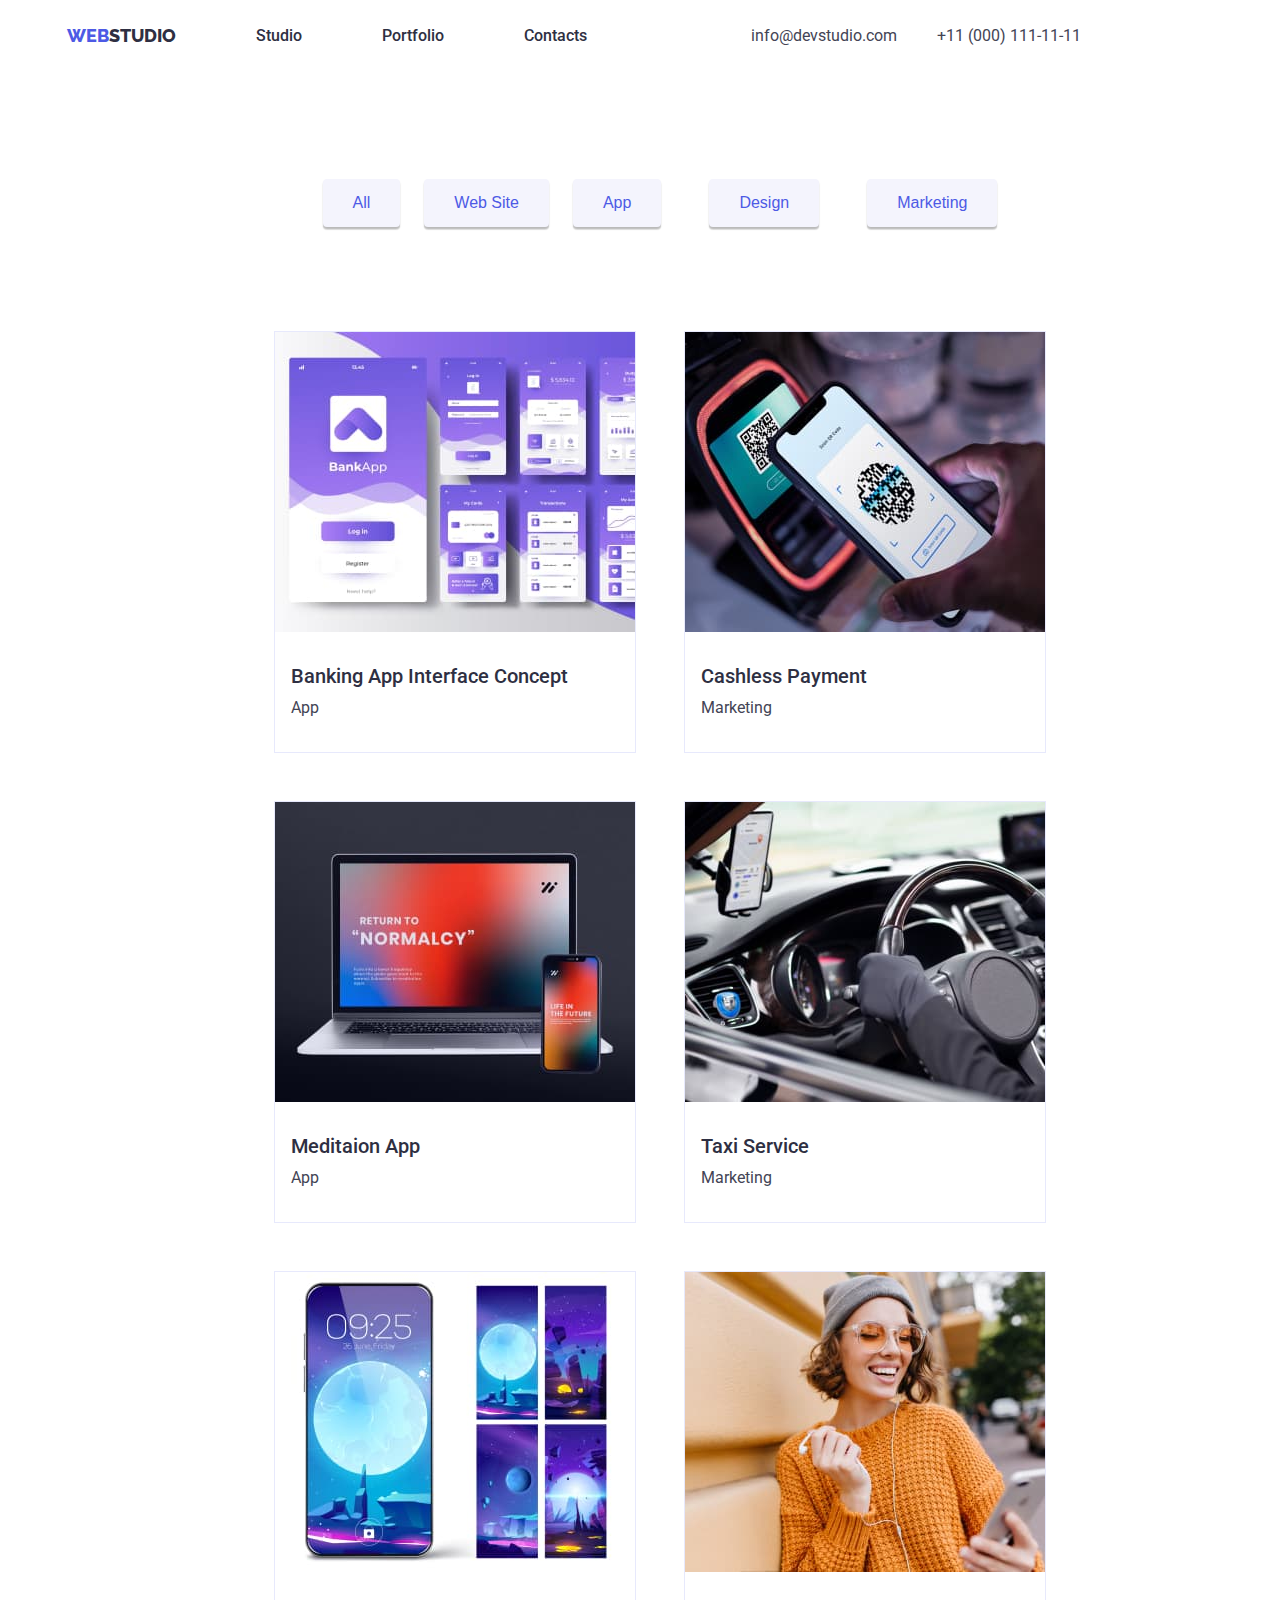
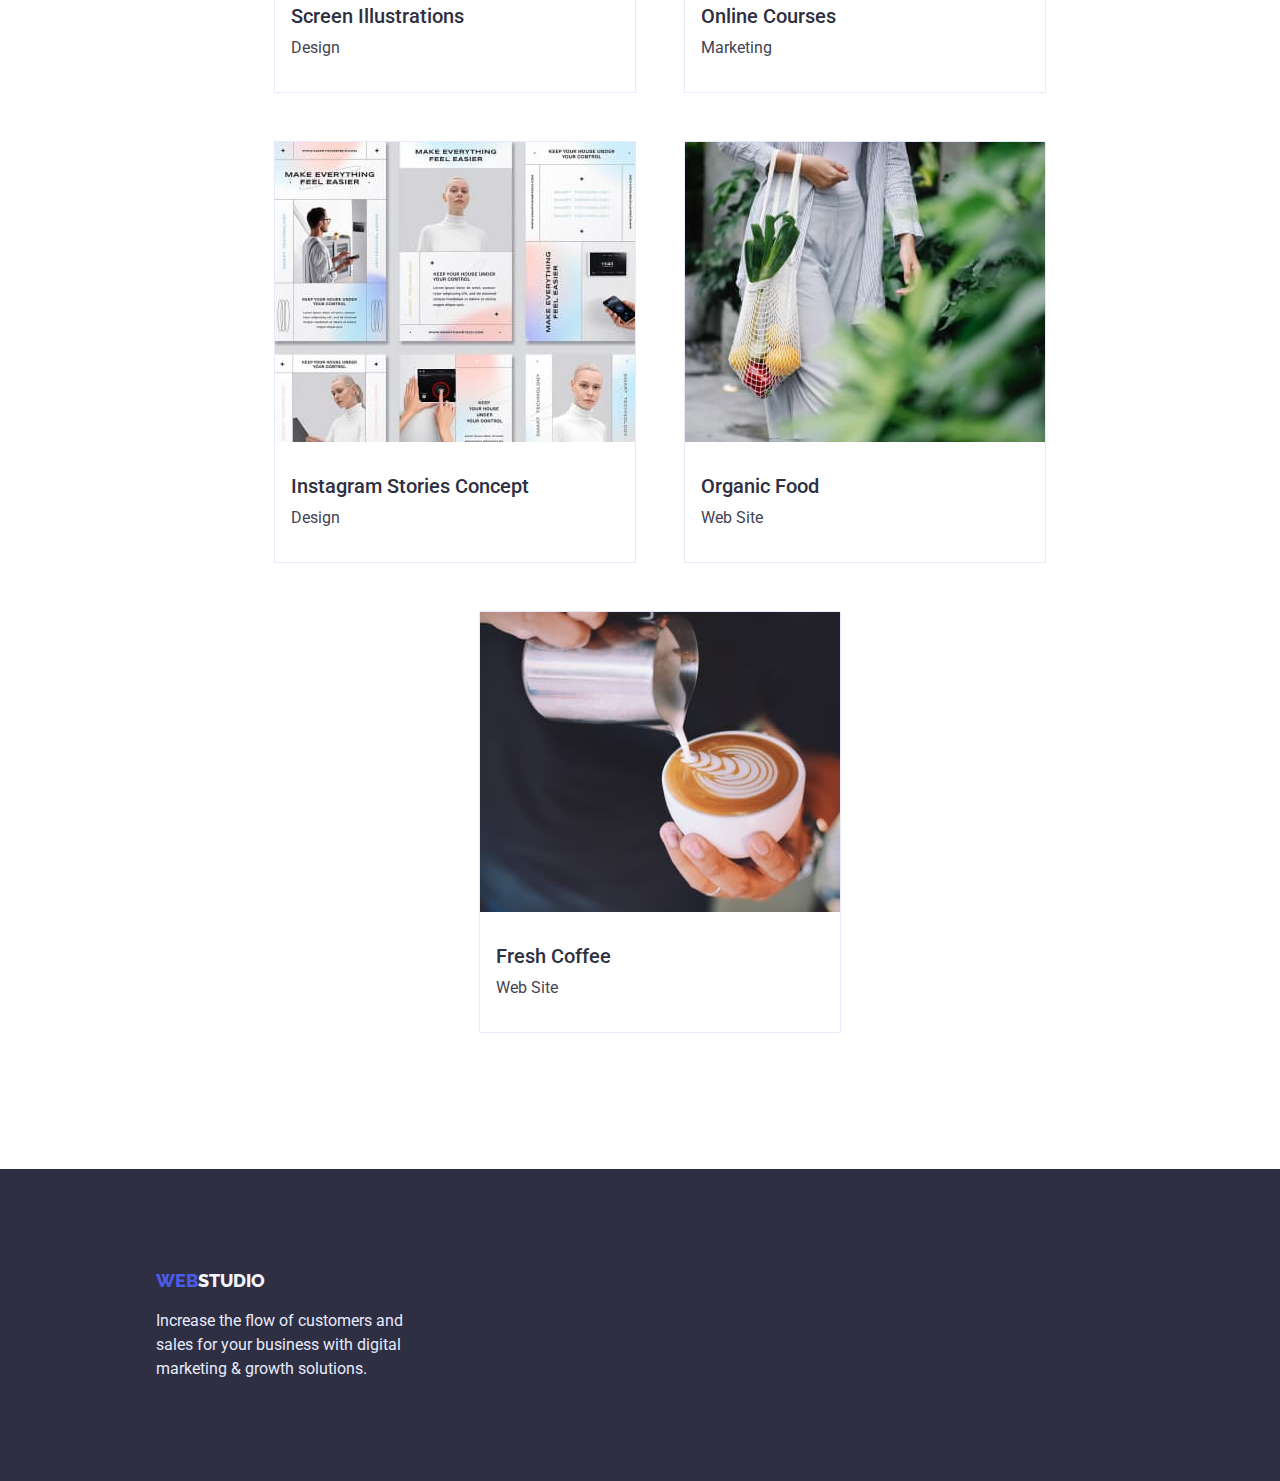
==== portfolio.html @ 5db30eff "finishmyself" ====
<!DOCTYPE html>
<html>
    <head>
        <meta charset="UTF-8">
        <title>Portfolio</title>
        <link href="./css/styles.css" rel="stylesheet">
        <link rel="preconnect" href="https://fonts.googleapis.com">
        <link rel="preconnect" href="https://fonts.gstatic.com" crossorigin>
        <link href="https://fonts.googleapis.com/css2?family=Roboto:wght@100;300;400;500;700;900&display=swap" rel="stylesheet">
        <link rel="preconnect" href="https://fonts.googleapis.com">
        <link rel="preconnect" href="https://fonts.gstatic.com" crossorigin>
        <link href="https://fonts.googleapis.com/css2?family=Raleway:wght@100;200;300;400;500;600;700;800;900&display=swap" rel="stylesheet">
        <link rel="stylesheet" href="node_modules/modern-normalize/modern-normalize.css">
    </head>
    <body>

      <header>
        <nav class="nav-header">
          <a href="./index.html" class="logotip"><span class="logo web">Web</span><span class="logo studio">Studio</span></a>

          <ul class="list-nav">
            <li>
              <a href="./index.html" class="links">Studio</a>
            </li>
            <li>
              <a href="./portfolio.html" class="links">Portfolio</a>
            </li>
            <li>
              <a href="#" class="links">Contacts</a>
            </li>
          </ul>
        </nav>  
          <address class="contact-parents">
            <ul class="cont-item">
              <li class="ad-item">
                <a href="mailto:info@devstudio.com" class="contact">info@devstudio.com</a>
              </li>
              <li class="ad-item">
                <a href="tel:+110001111111" class="contact">+11 (000) 111-11-11</a>
              </li>
            </ul>
          </address>
      </header>

        <main>

            <section>
            <div class="container-buttons">
                <ul class="buttons-list-portfolio">
                    <li class="buttons-item-portfolio">
                        <button type="button" class="text-button-portfolio button-portfolio"><span class="text-button-portfolio">All</span></button>
                    </li>
                    <li class="buttons-item-portfolio">
                        <button type="button"class="button-portfolio"><span class="text-button-portfolio">Web Site</span></button>
                    </li>
                    <li class="buttons-item-portfolio">
                        <button type="button" class="text-button-portfolio button-portfolio"><span class="text-button-portfolio">App</span></button>
                    </li>
                    <li class="buttons-item-portfolio">
                        <button type="button" class="text-button-portfolio button-portfolio"><span class="text-button-portfolio">Design</span></button>
                    </li>
                    <li class="buttons-item-portfolio">
                        <button type="button" class="text-button-portfolio button-portfolio"><span class="text-button-portfolio">Marketing</span></button>
                    </li>
                </ul>
              </div>
                
              <div class="photo-list-p">
                <ul class="list-set">
                  <li class="list-set-item">
                    <img src="./images/projectcard1.jpg" alt="Banking" width="360" height="300">
                    <h2 class="product-title">Banking App Interface Concept</h2>
                    <p class="product-description">App</p>
                  </li>
                  <li class="list-set-item">
                    <img src="./images/projectcard2.jpg" alt="Payment" width="360" height="300">
                    <h2 class="product-title">Cashless Payment</h2>
                    <p class="product-description">Marketing</p>
                  </li>
                  <li class="list-set-item">
                    <img src="./images/projectcard3.jpg" alt="Computer" width="360" height="300">
                    <h2 class="product-title">Meditaion App</h2>
                    <p class="product-description">App</p>
                  </li>

                  <li class="list-set-item">
                    <img src="./images/pc4.jpg" alt="Car" width="360" height="300">
                    <h2 class="product-title">Taxi Service</h2>
                    <p class="product-description">Marketing</p>
                  </li>
                  <li class="list-set-item">
                    <img src="./images/pc5.jpg" alt="Phone wallpapers" width="360" height="300">
                    <h2 class="product-title">Screen Illustrations</h2>
                    <p class="product-description">Design</p>
                  </li>
                  <li class="list-set-item">
                    <img src="./images/pc6.jpg" alt="A girl with headphones" width="360" height="300">
                    <h2 class="product-title">Online Courses</h2>
                    <p class="product-description">Marketing</p>
                  </li>
               
                  <li class="list-set-item">
                    <img src="./images/pc7.jpg" alt="Instagram stories example" width="360" height="300">
                    <h2 class="product-title">Instagram Stories Concept</h2>
                    <p class="product-description">Design</p>
                  </li>
                  <li class="list-set-item">
                    <img src="./images/pc8.jpg" alt="A bag with food" width="360" height="300">
                    <h2 class="product-title">Organic Food</h2>
                    <p class="product-description">Web Site</p>
                  </li>
                  <li class="list-set-item">
                    <img src="./images/pc9.jpg" alt="Cup of coffee" width="360" height="300">
                    <h2 class="product-title">Fresh Coffee</h2>
                    <p class="product-description">Web Site</p>
                  </li>
                </ul>
              </div>
            </section>

        </main>

        <footer class="backgrond-section-one footer-bso">
          <div class="container-footer">
          <a href="./index.html" class="ws-footer"><span class="logo web">Web</span><span class="logo studio white">Studio</span></a>
          <p class="footer-description">
           Increase the flow of customers and sales for your business with digital marketing & growth solutions.
          </p>
        </div>
        </footer>
  

    </body>
</html>
---- css/styles.css ----
body {
    font-family: 'Roboto', sans-serif;
    margin: 0;
}

a {
    text-decoration: none;
}

ul {
    list-style: none;
}

h1, h2, h3, h4, p {
    margin: 0;
}

img {
    display: block;
    max-width: 100%;
    height: auto;
}

.logo {
    font-family: 'Raleway', sans-serif;
    text-transform: uppercase;
    display: inline;
}

.logo.web {
    color: #4D5AE5;
    font-style: normal;
    font-weight: 800;
    font-size: 18px;
    line-height: 1.3;
}

.logo.studio {
    color: #2E2F42;
    font-style: normal;
    font-weight: 800;
    font-size: 18px;
    line-height: 1.3;
}

.links {
    color: #2E2F42;
    font-style: normal;
    font-weight: 500;
    font-size: 16px;
    line-height: 1.5;
    margin-left: 40px;
    margin-right: 40px;
}

.links:hover {
    color: #404BBF;
}

.links:focus {
    color: #404BBF;
}

.contact:hover {
    color: #404BBF;
}

.contact:focus {
    color: #404BBF;
}

.contact {
    color: #434455;
    font-style: normal;
    font-weight: 400;
    font-size: 16px;
    line-height: 1.5;
}

.first-section-title {
    font-style: normal;
    font-weight: 700;
    font-size: 56px;
    line-height: 1.0;
    color: #FFFFFF;
    justify-content: center;
    margin-top: 188px; 
    width: 494px;
}

.button-studio {
    font-family: 'Roboto', sans-serif;
    font-style: normal;
    font-weight: 500;
    font-size: 16px;
    line-height: 1.5;
    color: #FFFFFF;
    background: #4D5AE5;
    border: 0;
    margin-top: 48px;
    width: 169px;
    height: 56px;
    display: flex;
    justify-content: center;
    margin-bottom: 188px;
}

.button-studio:hover {
    background: #404BBF;
    cursor: pointer;
}

.backgrond-section-one {
    background: #2E2F42;
    width: auto;
    height: 600px;
}

.backgrond-section-one.footer-bso {
    height: auto;
}

.list-one {
    font-family: 'Roboto', sans-serif;
    font-style: normal;
    font-weight: 500;
    font-size: 20px;
    line-height: 1.2;
    color: #2E2F42;
    margin-bottom: 8px;
}

.list-description {
    font-style: normal;
    font-weight: 400;
    font-size: 16px;
    line-height: 24px;
    color: #434455;
}
.footer-description {
    color: #E7E9FC;
    font-style: normal;
    font-weight: 400;
    font-size: 16px;
    line-height: 1.5;
    width: 264px;
    margin-left: 156px;
    margin-bottom: 100px;
}

.ourteam {
    background: #F4F4FD;
    width: auto;
    margin-left: auto;
    margin-right: auto;
    height: 732px;
}

.logo.studio.white {
    color: #F4F4FD;
    font-style: normal;
    font-weight: 800;
    font-size: 18px;
    line-height: 1.1;
}

.button-portfolio {
    background: #F4F4FD;
    font-style: normal;
    font-weight: 500;
    font-size: 16px;
    line-height: 1.5;
    color: #4D5AE5;
    border: 0px;
    box-shadow: 0px 3px 1px rgba(0, 0, 0, 0.1), 0px 2px 1px rgba(0, 0, 0, 0.08), 0px 2px 2px rgba(0, 0, 0, 0.12);
    border-radius: 4px;
    height: 48px;
    width: auto;
}

.button-portfolio:hover {
    background: #404BBF;
    color: #FFFFFF;
    cursor: pointer;
}

.product-title {
    font-style: normal;
    font-weight: 500;
    font-size: 20px;
    line-height: 1.2;
    color: #2E2F42;
    display: flex;
    margin-top: 32px;
    margin-bottom: 8px;
    margin-left: 16px;
}

.product-description {
    font-style: normal;
    font-weight: 400;
    font-size: 16px;
    line-height: 1.5;
    color: #434455;
    display: flex;
    margin-left: 16px;
    margin-bottom: 32px;
}

.title-h2 {
    font-style: normal;
    font-weight: 700;
    font-size: 36px;
    line-height: 1.1;
    color: #2E2F42;
    display: flex;
    justify-content: center;
}

.title-name {
    font-style: normal;
    font-weight: 500;
    font-size: 20px;
    line-height: 1.5;
    color: #2E2F42;
    display: flex;
    justify-content: center;
    margin-top: 32px;
}

.name-description {
    font-weight: 400;
    font-size: 16px;
    line-height: 1.5;
    font-style: normal;
    color: #434455;
}

.nav-header {
    display: flex;

}

.contact-parents {
    display: flex;
    justify-content: space-between;
}

header {
    display: flex;
    justify-content: space-evenly;
    margin-left: 24px;
    margin-right: 156px;
}

.list-nav {
    display: inline-flex;
    justify-content: space-between;
    margin-top: 24px;
}

.cont-item {
    display: flex;
    justify-content: space-evenly;
    margin-top: 24px;
}

.ad-item {
    display: inline;
    margin-left: 40px;
}

.logotip {
    margin-top: 24px;
    margin-bottom: 24px;
}

.containerone {
    display: flex;
    align-items: center;
    flex-direction: column;
}

.btn-spn {
    margin-top: 16px;
}

.fyb {
    display: flex;
    justify-content: center;
}

.es {
    display: flex;
    justify-content: center;
}

.containertwo {
    margin: 120px 156px;
    display: flex;
    justify-content: center;
}

.ourgoals {
    display: flex;
}

.og-item {
    margin-right: 24px;
    width: 264px;
    height: 104px;
}

.containertwo.photos {
    flex-direction: column;
}

.photo-section-two {
    display: flex;
    justify-content: space-between;
    margin-top: 72px;
}

.command { 
    display: flex;
    justify-content: center;
    margin-bottom: 120px;
}

.containerthree {
    display: flex;
    flex-direction: column;
 
}

.command-title {
    margin-top: 120px;
    margin-bottom: 72px;
}

.commad-item {
    background: #FFFFFF;
    box-shadow: 0px 1px 6px rgba(46, 47, 66, 0.08), 0px 1px 1px rgba(46, 47, 66, 0.16), 0px 2px 1px rgba(46, 47, 66, 0.08);
    border-radius: 0px 0px 4px 4px;
    margin-right: 24px;
}

.commad-description {
    display: flex;
    justify-content: center;
    margin-top: 8px;
    margin-bottom: 32px;
}

.ws-footer {
    margin-top: 100px;
    margin-left: 156px;
    margin-bottom: 16px;
}

.container-footer {
    display: flex;
    justify-content: flex-start;
    flex-direction: column;
}

.container-buttons {
    margin-top: 96px;
    margin-bottom: 72px;
}

.buttons-list-portfolio {
    display: flex;
    justify-content: center;
    align-items: baseline;
}

.buttons-item-portfolio {}

.text-button-portfolio {
    margin: 12px 24px;
}

.photo-list-p {
    display: flex;
    margin-top: 76px;
    margin-bottom: 120px;
    margin-left: 156px;
    margin-right: 156px;
    justify-content: center;
}

.list-set {
    display: inline-flex;
    flex-wrap: wrap;
    flex-direction: row;
    gap: 48px;
    justify-content: center;
}

.list-set-item {
    background-color: #FFFFFF;
    border: 1px solid #E7E9FC;
    width: 360px;
    height: 420px;
}
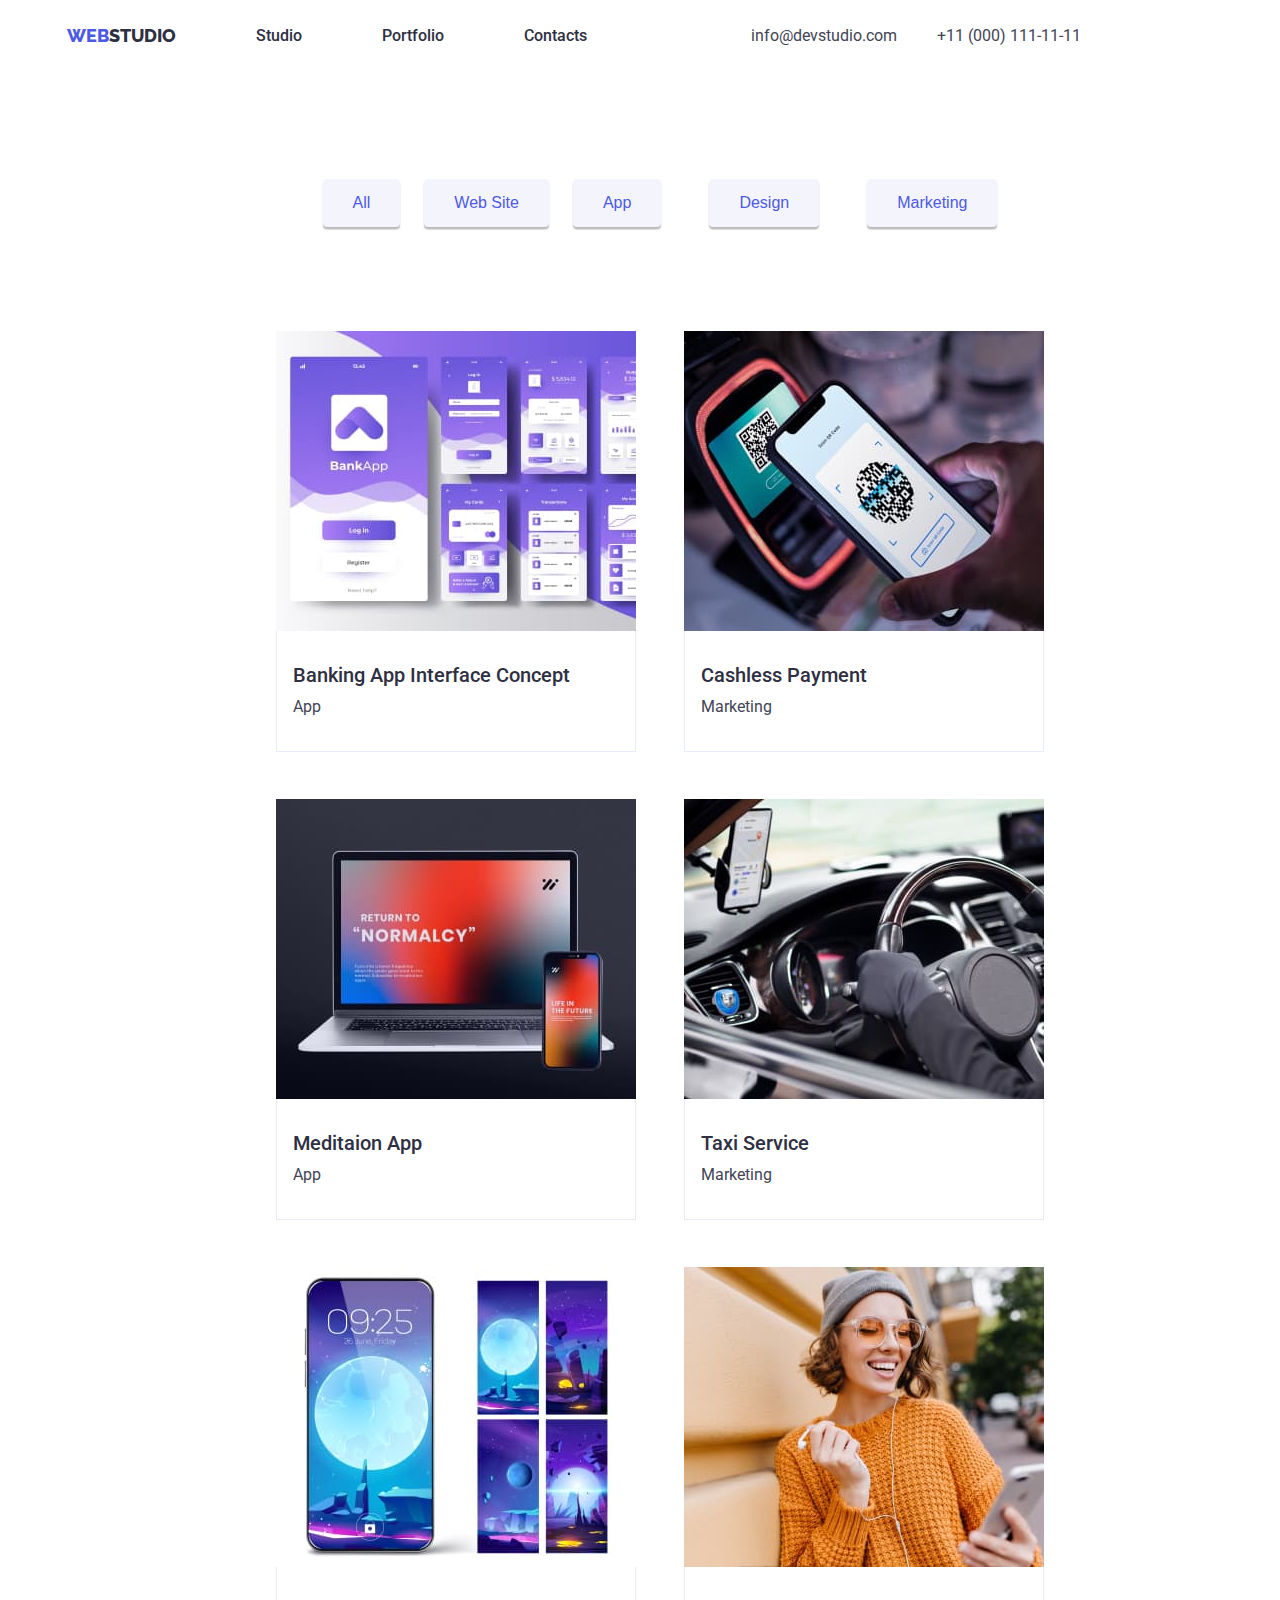
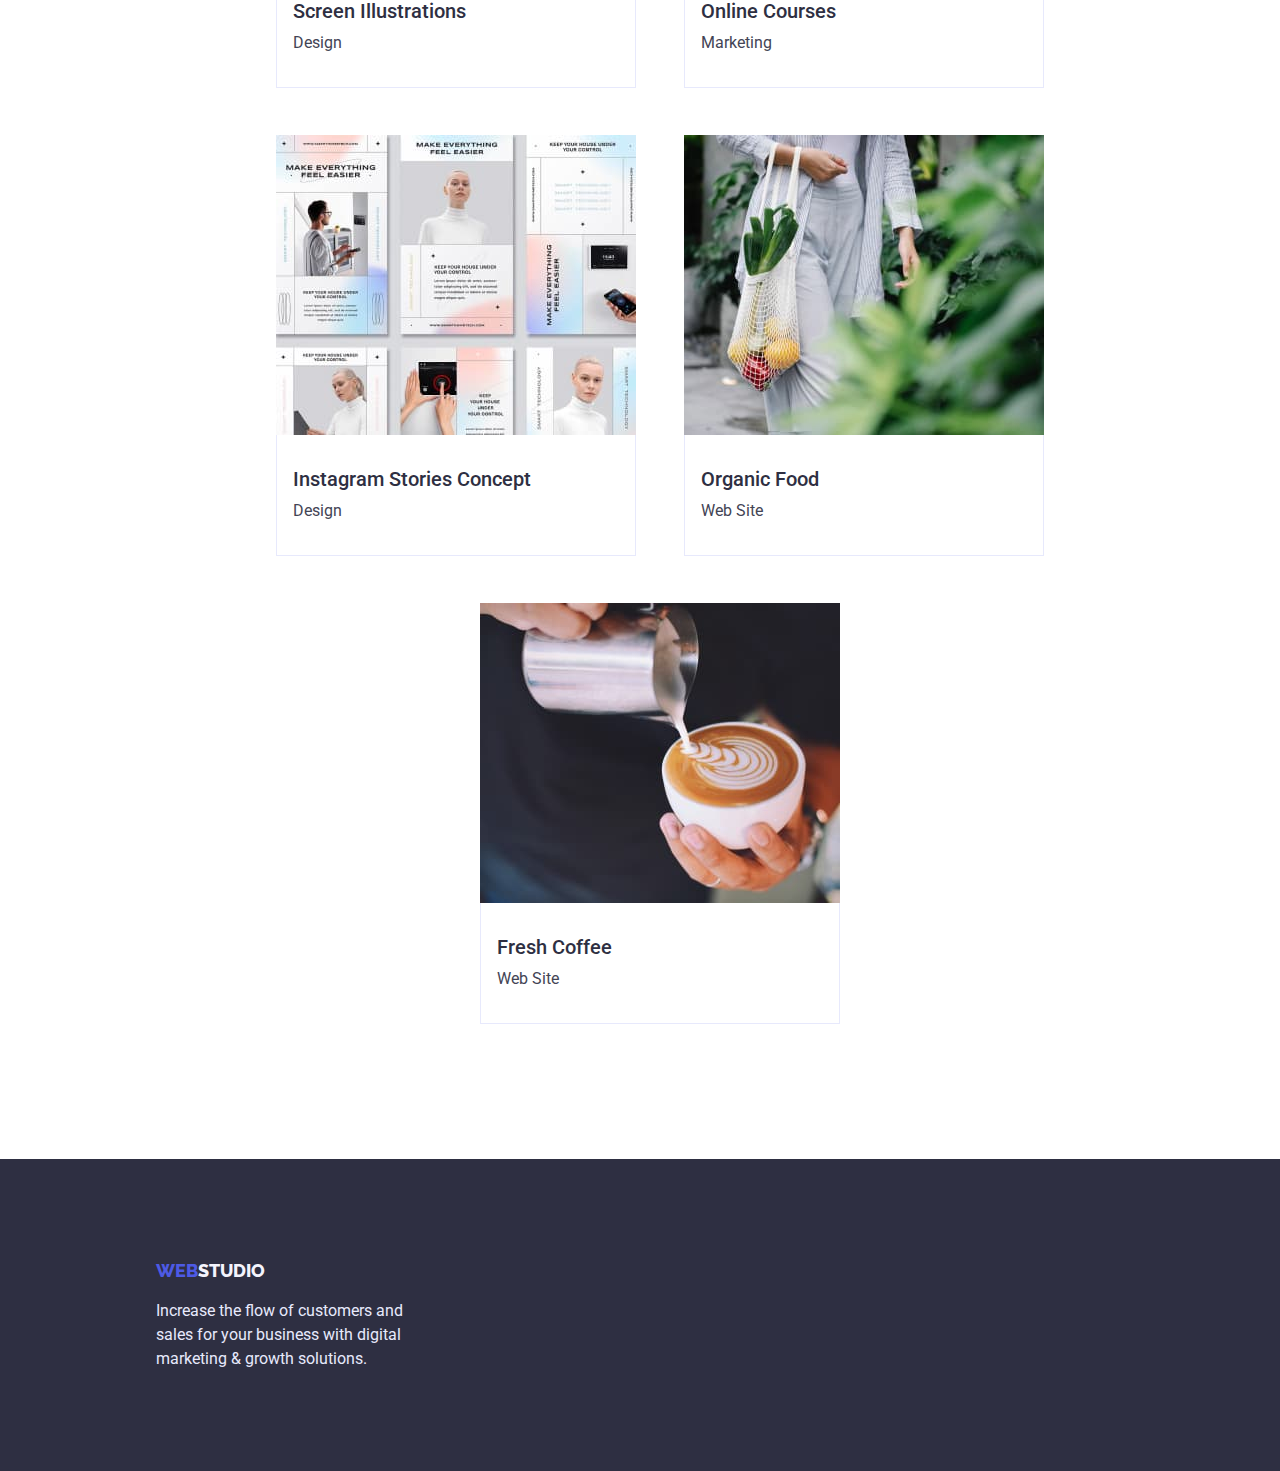
==== commit b4464a93: "card-border" ====
--- a/portfolio.html
+++ b/portfolio.html
@@ -69,50 +69,68 @@
                 <ul class="list-set">
                   <li class="list-set-item">
                     <img src="./images/projectcard1.jpg" alt="Banking" width="360" height="300">
+                    <div class="border-bottom-card">
                     <h2 class="product-title">Banking App Interface Concept</h2>
                     <p class="product-description">App</p>
+                    </div>
                   </li>
                   <li class="list-set-item">
                     <img src="./images/projectcard2.jpg" alt="Payment" width="360" height="300">
+                    <div class="border-bottom-card">
                     <h2 class="product-title">Cashless Payment</h2>
                     <p class="product-description">Marketing</p>
+                    </div>
                   </li>
                   <li class="list-set-item">
                     <img src="./images/projectcard3.jpg" alt="Computer" width="360" height="300">
+                    <div class="border-bottom-card">
                     <h2 class="product-title">Meditaion App</h2>
                     <p class="product-description">App</p>
+                    </div>
                   </li>
 
                   <li class="list-set-item">
                     <img src="./images/pc4.jpg" alt="Car" width="360" height="300">
+                    <div class="border-bottom-card">
                     <h2 class="product-title">Taxi Service</h2>
                     <p class="product-description">Marketing</p>
+                    </div>
                   </li>
                   <li class="list-set-item">
                     <img src="./images/pc5.jpg" alt="Phone wallpapers" width="360" height="300">
+                    <div class="border-bottom-card">
                     <h2 class="product-title">Screen Illustrations</h2>
                     <p class="product-description">Design</p>
+                    </div>
                   </li>
                   <li class="list-set-item">
                     <img src="./images/pc6.jpg" alt="A girl with headphones" width="360" height="300">
+                    <div class="border-bottom-card">
                     <h2 class="product-title">Online Courses</h2>
                     <p class="product-description">Marketing</p>
+                    </div>
                   </li>
                
                   <li class="list-set-item">
                     <img src="./images/pc7.jpg" alt="Instagram stories example" width="360" height="300">
+                    <div class="border-bottom-card">
                     <h2 class="product-title">Instagram Stories Concept</h2>
                     <p class="product-description">Design</p>
+                    </div>
                   </li>
                   <li class="list-set-item">
                     <img src="./images/pc8.jpg" alt="A bag with food" width="360" height="300">
+                    <div class="border-bottom-card">
                     <h2 class="product-title">Organic Food</h2>
                     <p class="product-description">Web Site</p>
+                    </div>
                   </li>
                   <li class="list-set-item">
                     <img src="./images/pc9.jpg" alt="Cup of coffee" width="360" height="300">
+                    <div class="border-bottom-card">
                     <h2 class="product-title">Fresh Coffee</h2>
                     <p class="product-description">Web Site</p>
+                    </div>
                   </li>
                 </ul>
               </div>
--- a/css/styles.css
+++ b/css/styles.css
@@ -191,7 +191,6 @@
     line-height: 1.2;
     color: #2E2F42;
     display: flex;
-    margin-top: 32px;
     margin-bottom: 8px;
     margin-left: 16px;
 }
@@ -400,7 +399,13 @@
 
 .list-set-item {
     background-color: #FFFFFF;
-    border: 1px solid #E7E9FC;
     width: 360px;
     height: 420px;
 }
+
+.border-bottom-card {
+    border-bottom: 1px solid #E7E9FC;
+    border-right: 1px solid #E7E9FC;
+    border-left: 1px solid #E7E9FC;
+    padding-top: 32px;
+}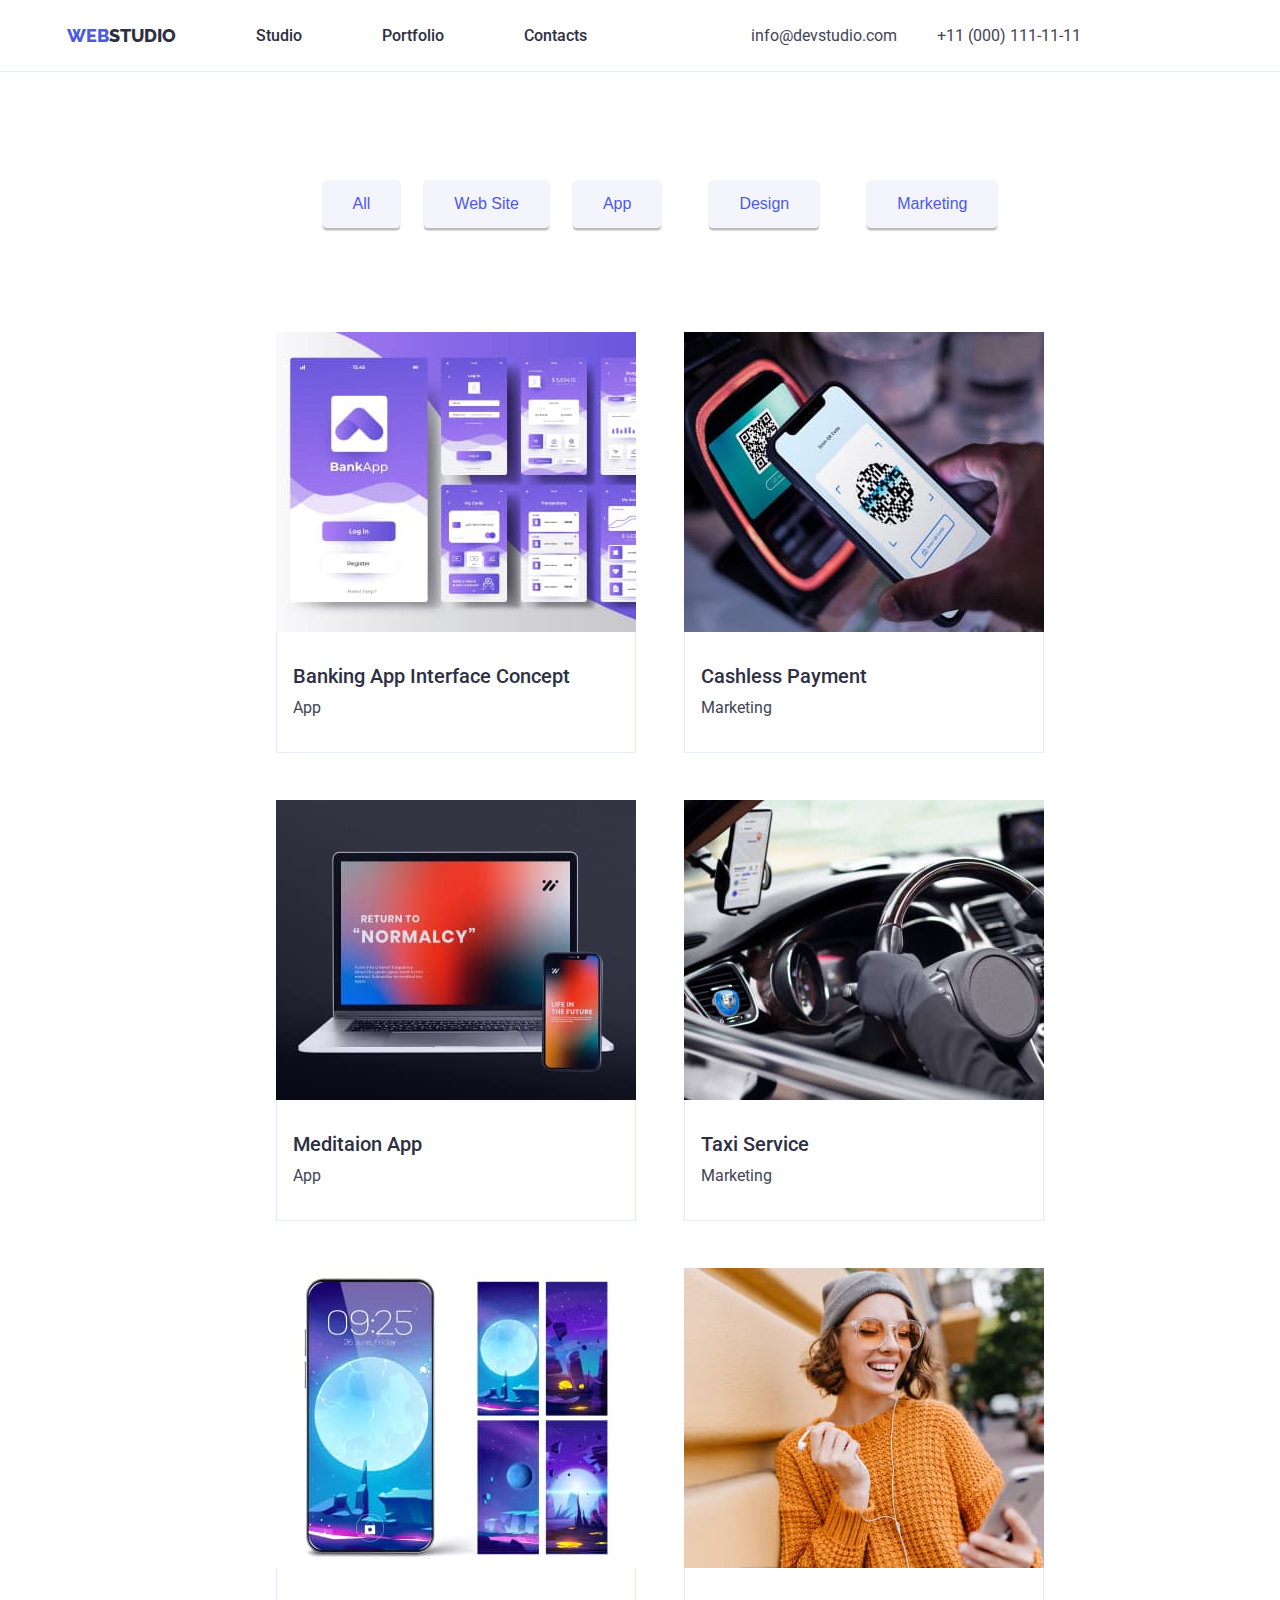
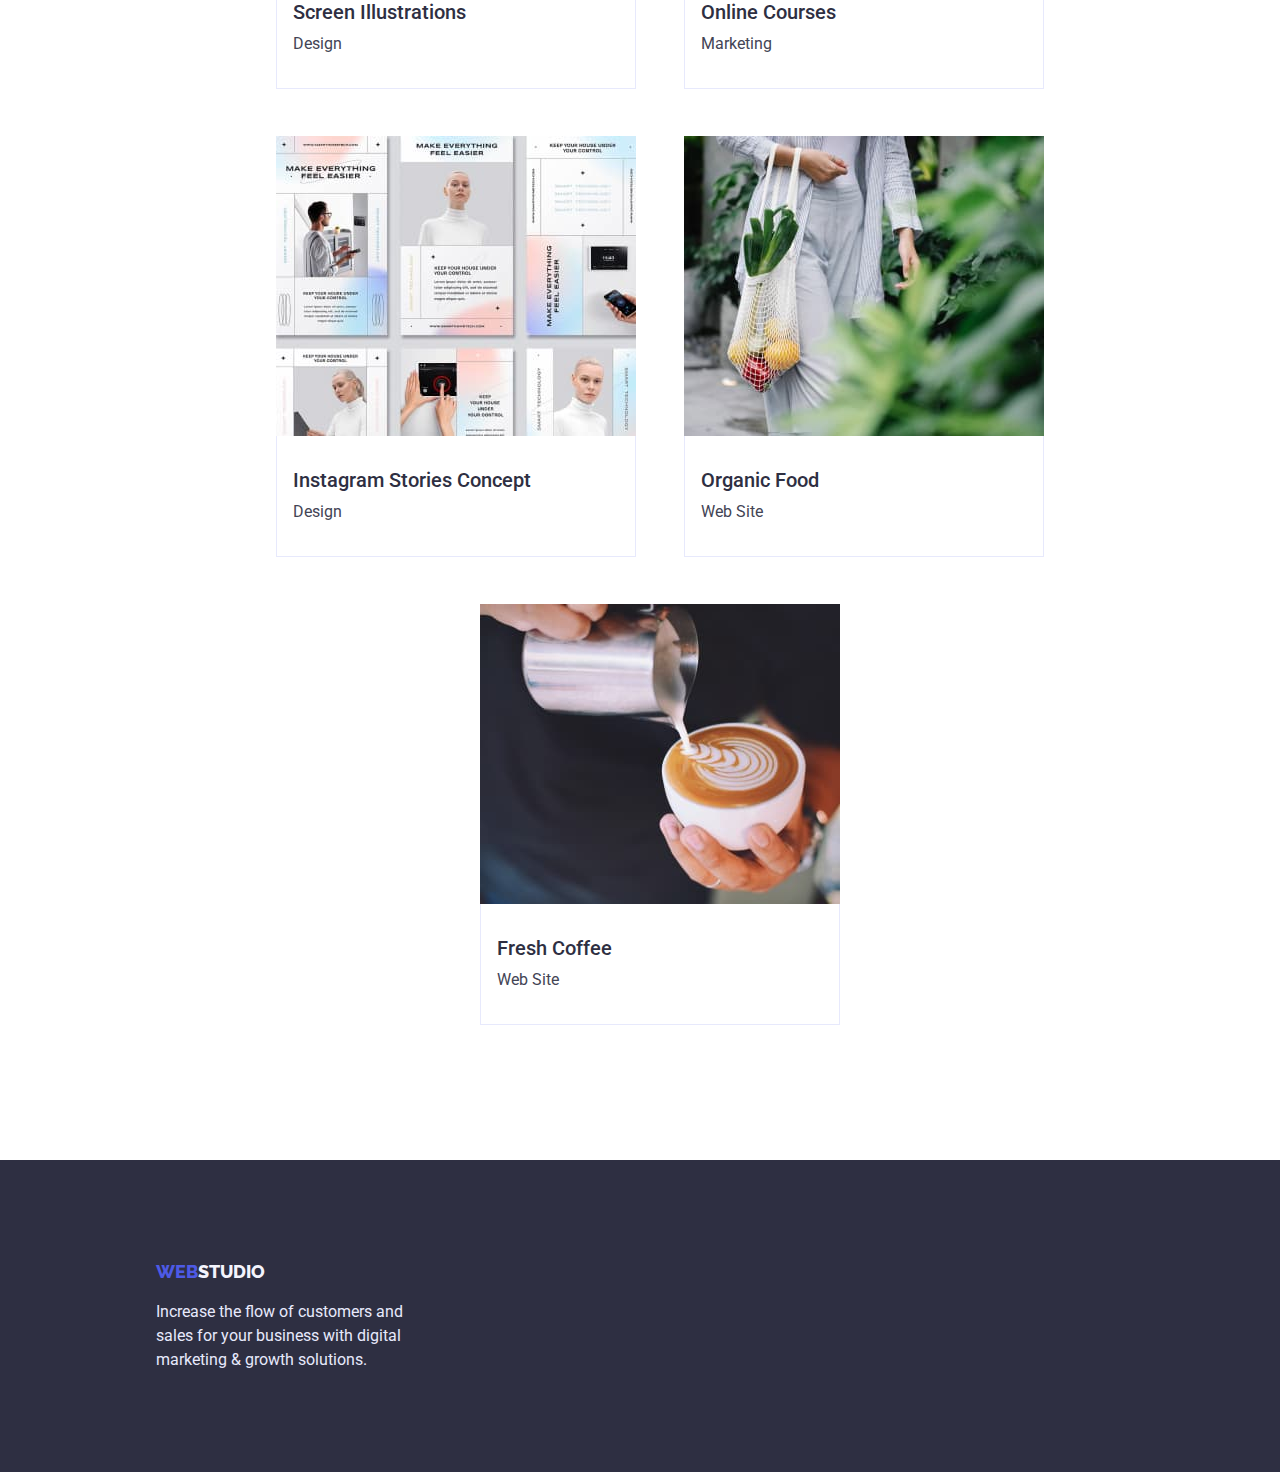
==== commit c23d601c: "header" ====
--- a/portfolio.html
+++ b/portfolio.html
@@ -14,7 +14,8 @@
     </head>
     <body>
 
-      <header>
+      <header class="header-bottom">
+        <div class="header-container">
         <nav class="nav-header">
           <a href="./index.html" class="logotip"><span class="logo web">Web</span><span class="logo studio">Studio</span></a>
 
@@ -40,6 +41,7 @@
               </li>
             </ul>
           </address>
+        </div>
       </header>
 
         <main>
--- a/css/styles.css
+++ b/css/styles.css
@@ -245,7 +245,7 @@
     justify-content: space-between;
 }
 
-header {
+.header-container {
     display: flex;
     justify-content: space-evenly;
     margin-left: 24px;
@@ -408,4 +408,9 @@
     border-right: 1px solid #E7E9FC;
     border-left: 1px solid #E7E9FC;
     padding-top: 32px;
+}
+
+.header-bottom {
+    border-bottom: 1px solid #E7E9FC;
+    width: auto;
 }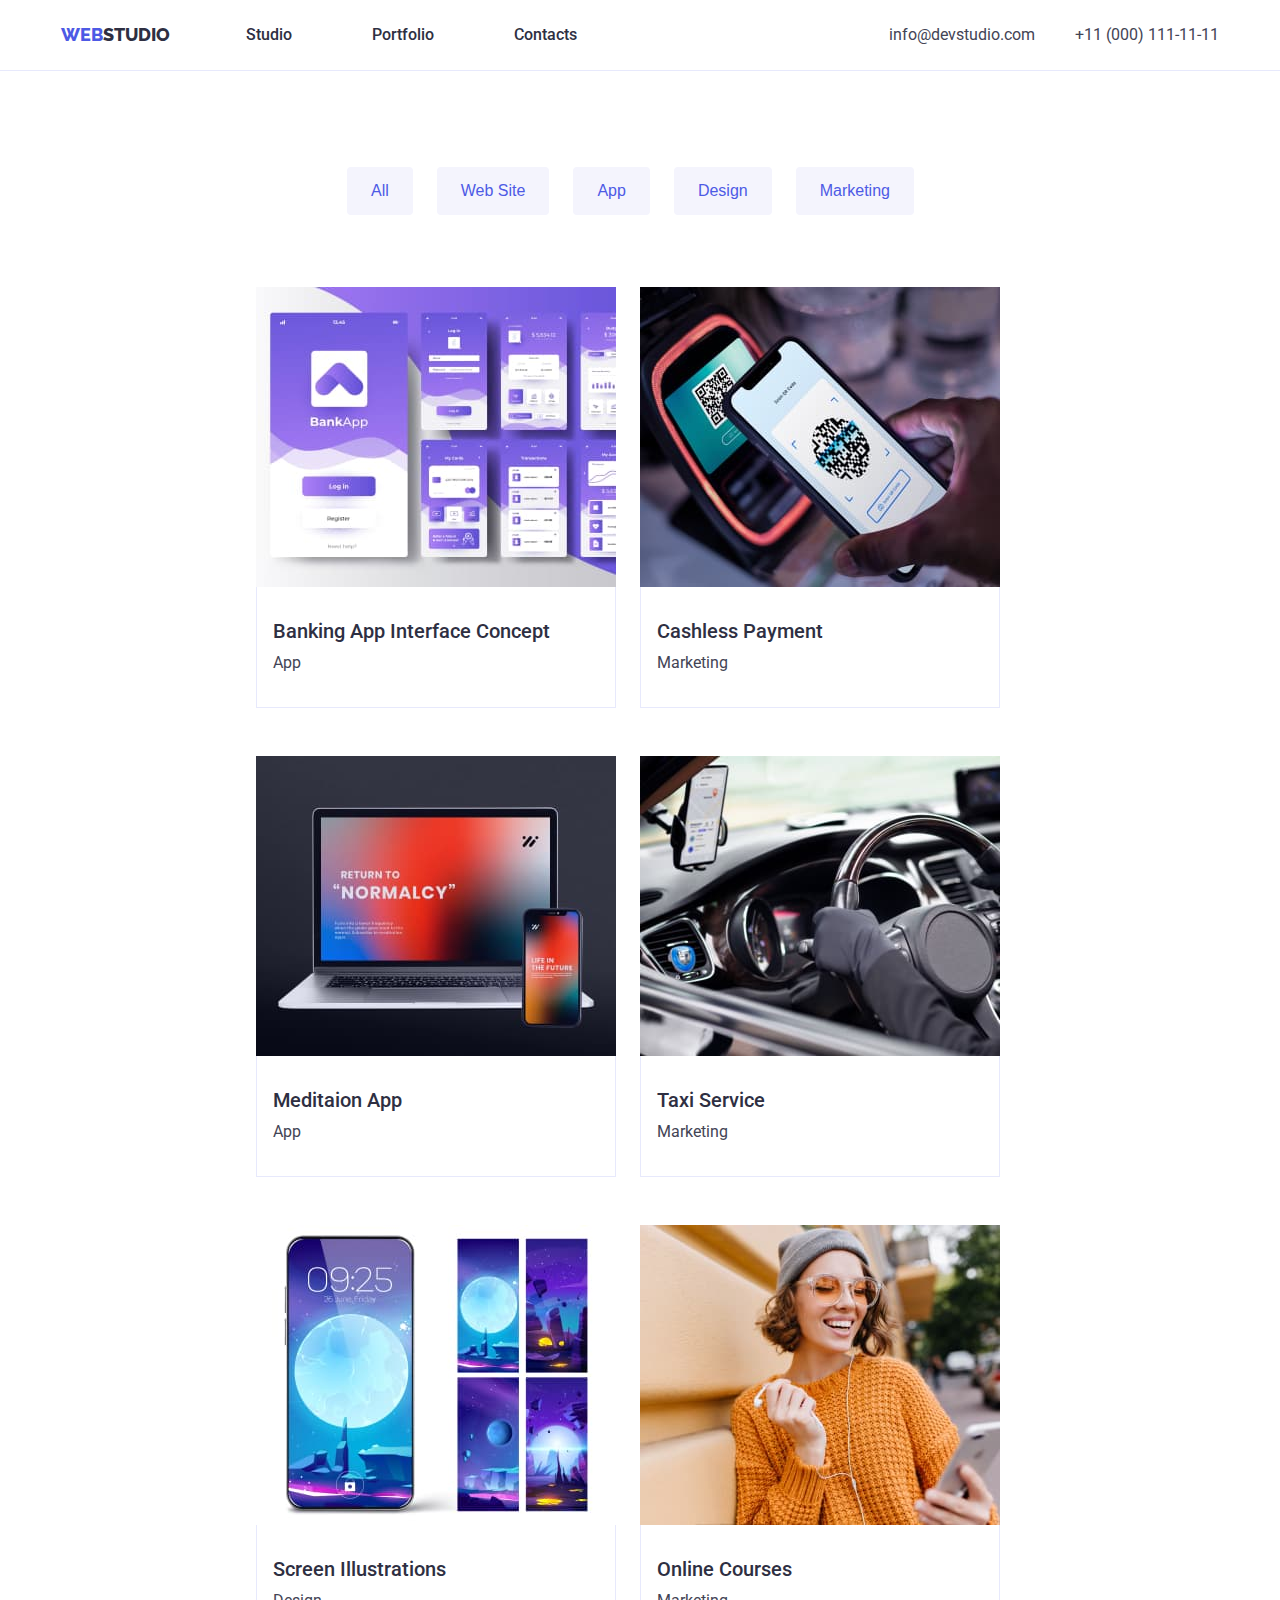
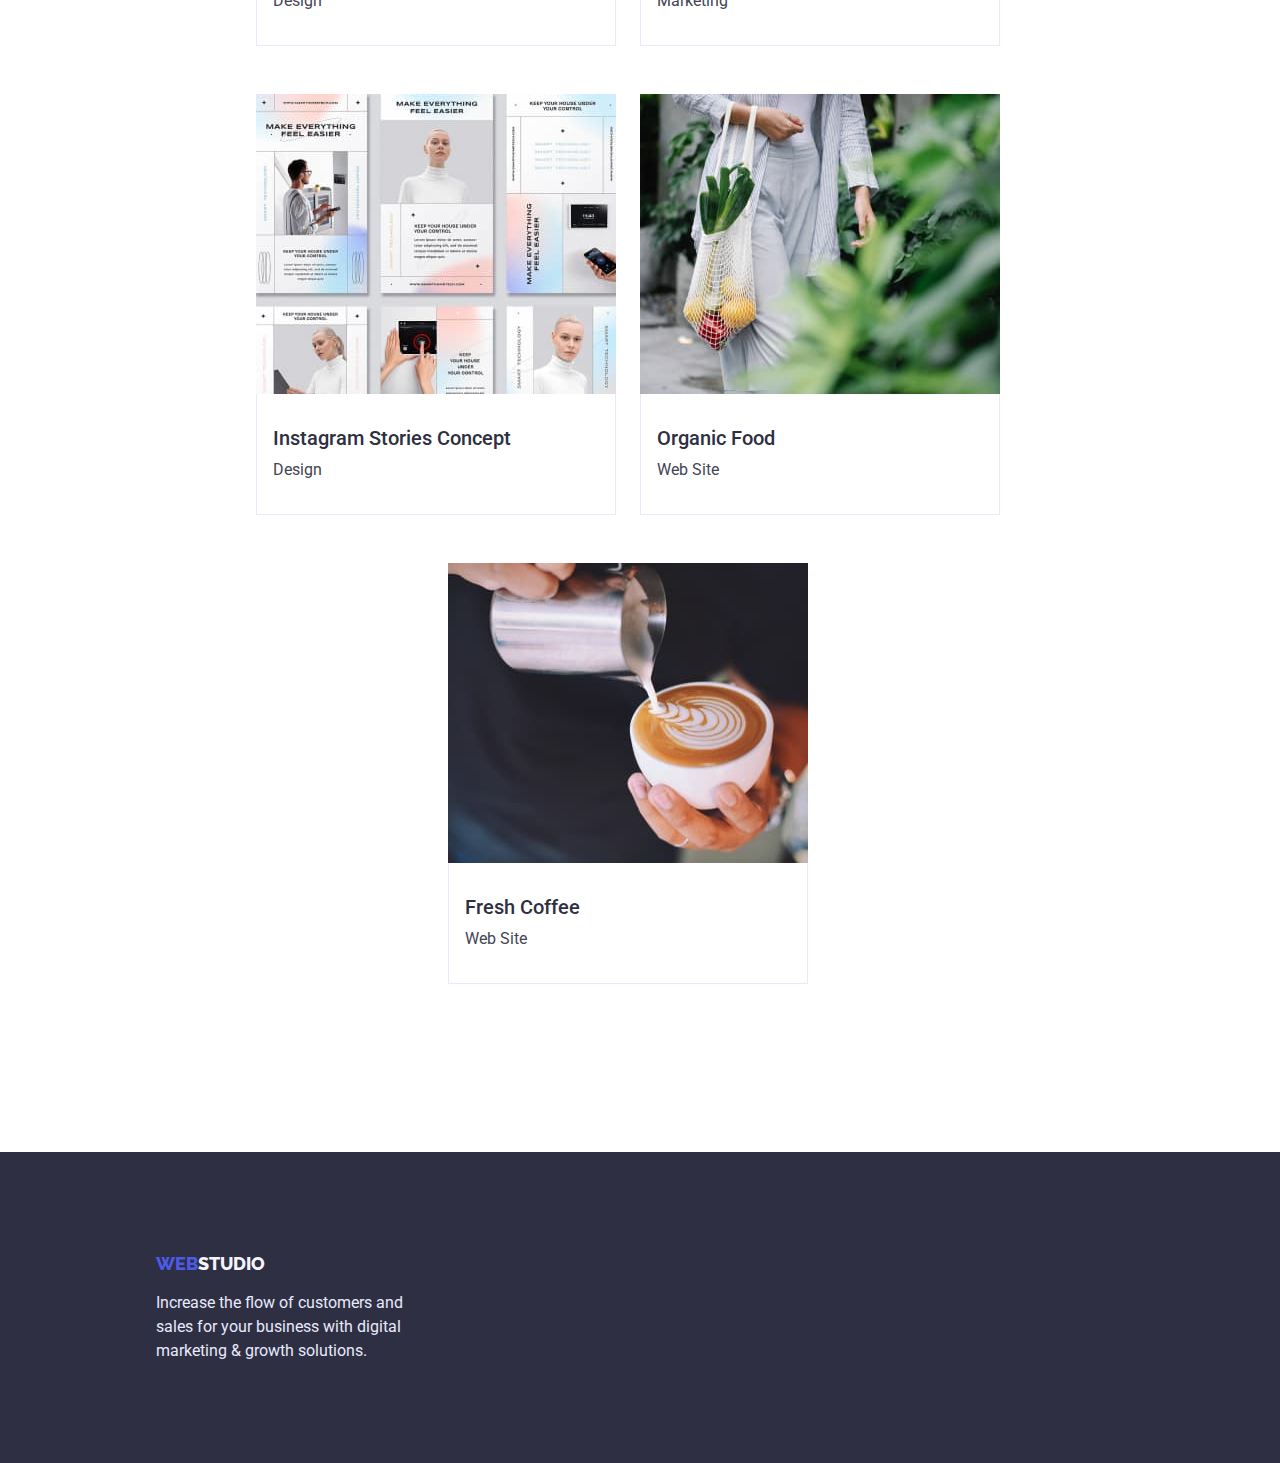
==== commit 6cc2b6b8: "pravki" ====
--- a/portfolio.html
+++ b/portfolio.html
@@ -2,41 +2,40 @@
 <html>
     <head>
         <meta charset="UTF-8">
+        <meta http-equiv="X-UA-Compatible" content="IE=edge">
+        <meta name="viewport" content="width=device-width, initial-scale=1.0">
         <title>Portfolio</title>
-        <link href="./css/styles.css" rel="stylesheet">
         <link rel="preconnect" href="https://fonts.googleapis.com">
         <link rel="preconnect" href="https://fonts.gstatic.com" crossorigin>
-        <link href="https://fonts.googleapis.com/css2?family=Roboto:wght@100;300;400;500;700;900&display=swap" rel="stylesheet">
-        <link rel="preconnect" href="https://fonts.googleapis.com">
-        <link rel="preconnect" href="https://fonts.gstatic.com" crossorigin>
-        <link href="https://fonts.googleapis.com/css2?family=Raleway:wght@100;200;300;400;500;600;700;800;900&display=swap" rel="stylesheet">
+        <link href="https://fonts.googleapis.com/css2?family=Raleway:wght@800&family=Roboto:wght@400;500;700&display=swap" rel="stylesheet">
         <link rel="stylesheet" href="node_modules/modern-normalize/modern-normalize.css">
+        <link rel="stylesheet" href="./css/styles.css">
     </head>
     <body>
 
       <header class="header-bottom">
         <div class="header-container">
         <nav class="nav-header">
-          <a href="./index.html" class="logotip"><span class="logo web">Web</span><span class="logo studio">Studio</span></a>
+          <a href="./index.html"><span class="logo web">Web</span><span class="logo studio">Studio</span></a>
 
           <ul class="list-nav">
-            <li>
+            <li class="li-nav" style="margin-left: 76px;">
               <a href="./index.html" class="links">Studio</a>
             </li>
-            <li>
+            <li class="li-nav">
               <a href="./portfolio.html" class="links">Portfolio</a>
             </li>
-            <li>
+            <li class="li-nav">
               <a href="#" class="links">Contacts</a>
             </li>
           </ul>
         </nav>  
           <address class="contact-parents">
             <ul class="cont-item">
-              <li class="ad-item">
+              <li style="margin-right: 40px;">
                 <a href="mailto:info@devstudio.com" class="contact">info@devstudio.com</a>
               </li>
-              <li class="ad-item">
+              <li>
                 <a href="tel:+110001111111" class="contact">+11 (000) 111-11-11</a>
               </li>
             </ul>
@@ -49,20 +48,20 @@
             <section>
             <div class="container-buttons">
                 <ul class="buttons-list-portfolio">
-                    <li class="buttons-item-portfolio">
-                        <button type="button" class="text-button-portfolio button-portfolio"><span class="text-button-portfolio">All</span></button>
+                    <li>
+                        <button type="button" class="text-button-portfolio button-portfolio">All</button>
                     </li>
-                    <li class="buttons-item-portfolio">
-                        <button type="button"class="button-portfolio"><span class="text-button-portfolio">Web Site</span></button>
+                    <li>
+                        <button type="button"class="button-portfolio">Web Site</button>
                     </li>
-                    <li class="buttons-item-portfolio">
-                        <button type="button" class="text-button-portfolio button-portfolio"><span class="text-button-portfolio">App</span></button>
+                    <li>
+                        <button type="button" class="text-button-portfolio button-portfolio">App</button>
                     </li>
-                    <li class="buttons-item-portfolio">
-                        <button type="button" class="text-button-portfolio button-portfolio"><span class="text-button-portfolio">Design</span></button>
+                    <li>
+                        <button type="button" class="text-button-portfolio button-portfolio">Design</button>
                     </li>
-                    <li class="buttons-item-portfolio">
-                        <button type="button" class="text-button-portfolio button-portfolio"><span class="text-button-portfolio">Marketing</span></button>
+                    <li>
+                        <button type="button" class="text-button-portfolio button-portfolio" style="margin-right: auto;">Marketing</button>
                     </li>
                 </ul>
               </div>
@@ -140,7 +139,7 @@
 
         </main>
 
-        <footer class="backgrond-section-one footer-bso">
+        <footer class="footer-bso">
           <div class="container-footer">
           <a href="./index.html" class="ws-footer"><span class="logo web">Web</span><span class="logo studio white">Studio</span></a>
           <p class="footer-description">
--- a/css/styles.css
+++ b/css/styles.css
@@ -8,6 +8,8 @@
 }
 
 ul {
+    padding: 0;
+    margin: 0;
     list-style: none;
 }
 
@@ -49,8 +51,6 @@
     font-weight: 500;
     font-size: 16px;
     line-height: 1.5;
-    margin-left: 40px;
-    margin-right: 40px;
 }
 
 .links:hover {
@@ -83,9 +83,7 @@
     font-size: 56px;
     line-height: 1.0;
     color: #FFFFFF;
-    justify-content: center;
-    margin-top: 188px; 
-    width: 494px;
+    justify-content: center; 
 }
 
 .button-studio {
@@ -98,11 +96,8 @@
     background: #4D5AE5;
     border: 0;
     margin-top: 48px;
-    width: 169px;
-    height: 56px;
-    display: flex;
-    justify-content: center;
-    margin-bottom: 188px;
+    padding: 16px 32px;
+    border-radius: 4px;
 }
 
 .button-studio:hover {
@@ -112,12 +107,13 @@
 
 .backgrond-section-one {
     background: #2E2F42;
-    width: auto;
-    height: 600px;
+    padding: 188px 0;
 }
 
 .backgrond-section-one.footer-bso {
-    height: auto;
+    display: flex;
+    margin-left: auto;
+    margin-right: auto;
 }
 
 .list-one {
@@ -134,7 +130,7 @@
     font-style: normal;
     font-weight: 400;
     font-size: 16px;
-    line-height: 24px;
+    line-height: 1.5;
     color: #434455;
 }
 .footer-description {
@@ -144,16 +140,12 @@
     font-size: 16px;
     line-height: 1.5;
     width: 264px;
-    margin-left: 156px;
-    margin-bottom: 100px;
+    padding-left: 156px;
+    padding-bottom: 100px;
 }
 
 .ourteam {
     background: #F4F4FD;
-    width: auto;
-    margin-left: auto;
-    margin-right: auto;
-    height: 732px;
 }
 
 .logo.studio.white {
@@ -172,10 +164,11 @@
     line-height: 1.5;
     color: #4D5AE5;
     border: 0px;
-    box-shadow: 0px 3px 1px rgba(0, 0, 0, 0.1), 0px 2px 1px rgba(0, 0, 0, 0.08), 0px 2px 2px rgba(0, 0, 0, 0.12);
     border-radius: 4px;
     height: 48px;
     width: auto;
+    margin-right: 24px;
+    padding: 12px 24px;
 }
 
 .button-portfolio:hover {
@@ -191,8 +184,8 @@
     line-height: 1.2;
     color: #2E2F42;
     display: flex;
-    margin-bottom: 8px;
-    margin-left: 16px;
+    padding-bottom: 8px;
+    padding-left: 16px;
 }
 
 .product-description {
@@ -202,8 +195,8 @@
     line-height: 1.5;
     color: #434455;
     display: flex;
-    margin-left: 16px;
-    margin-bottom: 32px;
+    padding-left: 16px;
+    padding-bottom: 32px;
 }
 
 .title-h2 {
@@ -224,7 +217,7 @@
     color: #2E2F42;
     display: flex;
     justify-content: center;
-    margin-top: 32px;
+    padding-top: 32px;
 }
 
 .name-description {
@@ -242,42 +235,41 @@
 
 .contact-parents {
     display: flex;
-    justify-content: space-between;
+    align-items: center;
+    margin-left: auto;
 }
 
 .header-container {
     display: flex;
-    justify-content: space-evenly;
-    margin-left: 24px;
-    margin-right: 156px;
-}
+    width: 1158px;
+    padding-left: 15px;
+    padding-right: 15px;
+    margin-right: auto;
+    margin-left: auto;
+}
+
 
 .list-nav {
     display: inline-flex;
     justify-content: space-between;
-    margin-top: 24px;
+    align-items: center;
 }
 
 .cont-item {
     display: flex;
     justify-content: space-evenly;
-    margin-top: 24px;
-}
-
-.ad-item {
-    display: inline;
-    margin-left: 40px;
-}
-
-.logotip {
-    margin-top: 24px;
-    margin-bottom: 24px;
+    align-items: center;
 }
 
 .containerone {
     display: flex;
     align-items: center;
     flex-direction: column;
+    margin-left: auto;
+    margin-right: auto;
+    width: 1440px;
+    padding-left: 15px;
+    padding-right: 15px;
 }
 
 .btn-spn {
@@ -295,7 +287,7 @@
 }
 
 .containertwo {
-    margin: 120px 156px;
+    padding: 120px 156px;
     display: flex;
     justify-content: center;
 }
@@ -306,18 +298,27 @@
 
 .og-item {
     margin-right: 24px;
-    width: 264px;
-    height: 104px;
-}
-
-.containertwo.photos {
+}
+
+.photos {
+    display: flex;
+    width: 1128px;
+    padding-left: 15px;
+    padding-right: 15px;
+    margin-right: auto;
+    margin-left: auto;
     flex-direction: column;
 }
 
+.h-two {
+    margin-bottom: 72px;
+   
+}
+
 .photo-section-two {
     display: flex;
     justify-content: space-between;
-    margin-top: 72px;
+    padding-bottom: 120px;
 }
 
 .command { 
@@ -329,6 +330,7 @@
 .containerthree {
     display: flex;
     flex-direction: column;
+    box-shadow: 0px 4px 4px rgb(0, 0, 0 / 15%);
  
 }
 
@@ -347,60 +349,75 @@
 .commad-description {
     display: flex;
     justify-content: center;
-    margin-top: 8px;
-    margin-bottom: 32px;
+    padding-top: 8px;
+    padding-bottom: 32px;
 }
 
 .ws-footer {
-    margin-top: 100px;
-    margin-left: 156px;
-    margin-bottom: 16px;
+    padding-top: 100px;
+    padding-left: 156px;
+    padding-bottom: 16px;
 }
 
 .container-footer {
     display: flex;
-    justify-content: flex-start;
     flex-direction: column;
+    margin-right: auto;
+    margin-left: auto;
+    width: 1440px;
 }
 
 .container-buttons {
+    display: flex;
+    width: 586px;
+    padding-left: 15px;
+    padding-right: 15px;
+    margin-right: auto;
+    margin-left: auto;  
+}
+
+/* margin-top: 96px;
+margin-bottom: 72px;
+width: 586px;
+display: flex;
+justify-content: center; */
+
+.buttons-list-portfolio {
+    display: flex;
+    justify-content: center;
     margin-top: 96px;
     margin-bottom: 72px;
-}
-
-.buttons-list-portfolio {
-    display: flex;
-    justify-content: center;
-    align-items: baseline;
-}
-
-.buttons-item-portfolio {}
-
-.text-button-portfolio {
-    margin: 12px 24px;
-}
+    
+}
+
+/* display: flex;
+align-items: baseline;
+justify-content: space-around; */
 
 .photo-list-p {
     display: flex;
-    margin-top: 76px;
-    margin-bottom: 120px;
-    margin-left: 156px;
-    margin-right: 156px;
-    justify-content: center;
-}
+    margin-left: auto;
+    margin-right: auto;
+}
+
+.footer-bso {
+    background: #2E2F42;
+}
+
 
 .list-set {
-    display: inline-flex;
+    display: flex;
+    justify-content: center;
+    padding-bottom: 120px;
     flex-wrap: wrap;
-    flex-direction: row;
-    gap: 48px;
-    justify-content: center;
+    padding-left: 156px;
+    padding-right: 156px;
 }
 
 .list-set-item {
     background-color: #FFFFFF;
-    width: 360px;
-    height: 420px;
+    margin-right: 24px;
+    margin-bottom: 48px;
 }
 
 .border-bottom-card {
@@ -412,5 +429,17 @@
 
 .header-bottom {
     border-bottom: 1px solid #E7E9FC;
-    width: auto;
-}+    padding: 23px 0;
+}
+
+.li-nav {
+    margin-left: 40px;
+    margin-right: 40px;
+}
+
+/*  display: flex;
+    width: 1158px;
+    padding-left: 15px;
+    padding-right: 15px;
+    margin-right: auto;
+    margin-left: auto;     */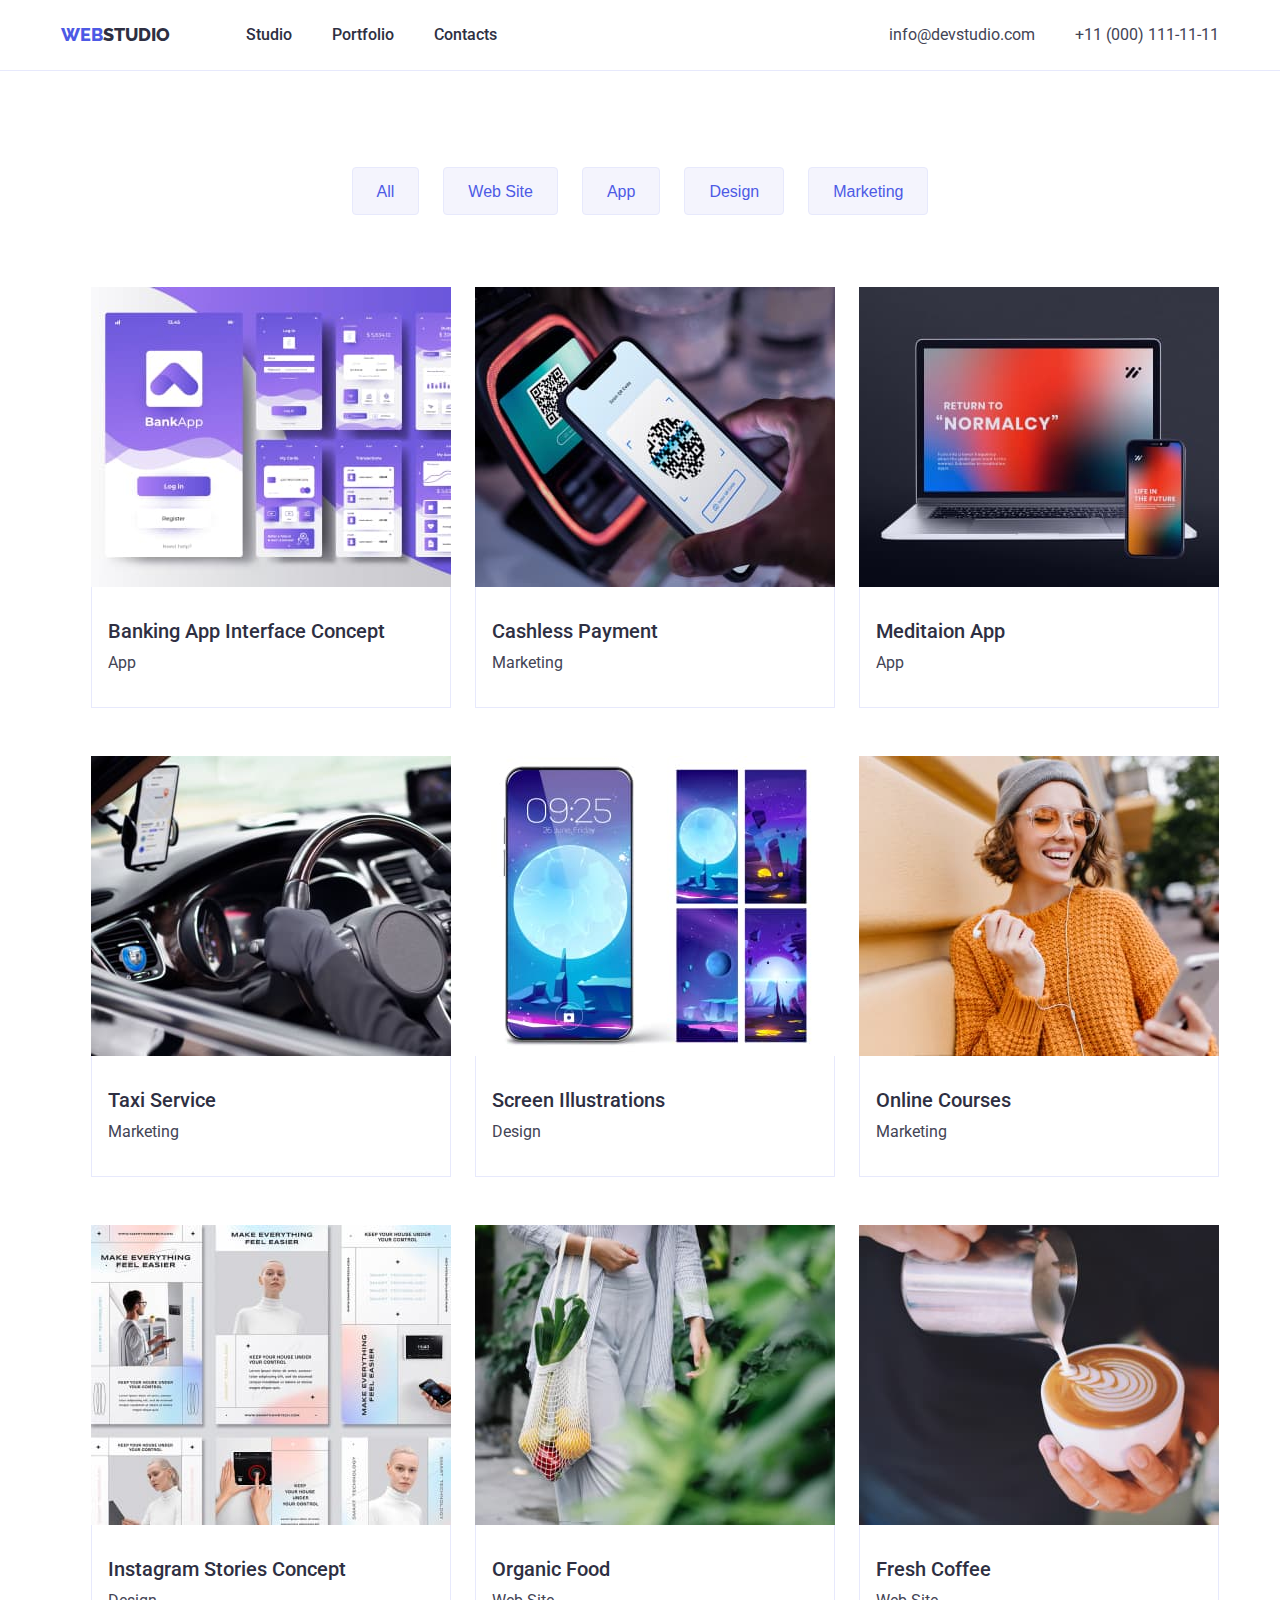
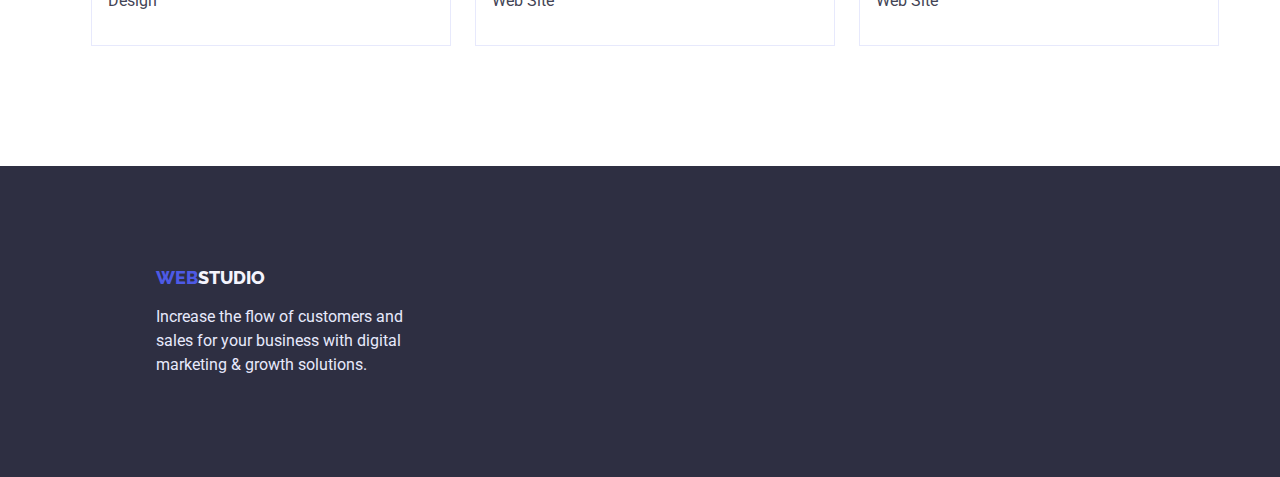
==== commit 0ef6c1eb: "5feb" ====
--- a/portfolio.html
+++ b/portfolio.html
@@ -45,7 +45,7 @@
 
         <main>
 
-            <section>
+            <section class="section-portfolio">
             <div class="container-buttons">
                 <ul class="buttons-list-portfolio">
                     <li>
@@ -61,7 +61,7 @@
                         <button type="button" class="text-button-portfolio button-portfolio">Design</button>
                     </li>
                     <li>
-                        <button type="button" class="text-button-portfolio button-portfolio" style="margin-right: auto;">Marketing</button>
+                        <button type="button" class="text-button-portfolio button-portfolio" style="margin-right: 0;">Marketing</button>
                     </li>
                 </ul>
               </div>
@@ -82,7 +82,7 @@
                     <p class="product-description">Marketing</p>
                     </div>
                   </li>
-                  <li class="list-set-item">
+                  <li class="list-set-item" style="margin-right: 0;">
                     <img src="./images/projectcard3.jpg" alt="Computer" width="360" height="300">
                     <div class="border-bottom-card">
                     <h2 class="product-title">Meditaion App</h2>
@@ -104,7 +104,7 @@
                     <p class="product-description">Design</p>
                     </div>
                   </li>
-                  <li class="list-set-item">
+                  <li class="list-set-item" style="margin-right: 0;">
                     <img src="./images/pc6.jpg" alt="A girl with headphones" width="360" height="300">
                     <div class="border-bottom-card">
                     <h2 class="product-title">Online Courses</h2>
@@ -112,21 +112,21 @@
                     </div>
                   </li>
                
-                  <li class="list-set-item">
+                  <li class="list-set-item" style="margin-bottom: 0px;">
                     <img src="./images/pc7.jpg" alt="Instagram stories example" width="360" height="300">
                     <div class="border-bottom-card">
                     <h2 class="product-title">Instagram Stories Concept</h2>
                     <p class="product-description">Design</p>
                     </div>
                   </li>
-                  <li class="list-set-item">
+                  <li class="list-set-item" style="margin-bottom: 0px;">
                     <img src="./images/pc8.jpg" alt="A bag with food" width="360" height="300">
                     <div class="border-bottom-card">
                     <h2 class="product-title">Organic Food</h2>
                     <p class="product-description">Web Site</p>
                     </div>
                   </li>
-                  <li class="list-set-item">
+                  <li class="list-set-item" style="margin-right: 0; margin-bottom: 0px;">
                     <img src="./images/pc9.jpg" alt="Cup of coffee" width="360" height="300">
                     <div class="border-bottom-card">
                     <h2 class="product-title">Fresh Coffee</h2>
--- a/css/styles.css
+++ b/css/styles.css
@@ -83,7 +83,9 @@
     font-size: 56px;
     line-height: 1.0;
     color: #FFFFFF;
-    justify-content: center; 
+    width: 494px;
+    margin-right: auto;
+    margin-left: auto;
 }
 
 .button-studio {
@@ -163,12 +165,12 @@
     font-size: 16px;
     line-height: 1.5;
     color: #4D5AE5;
-    border: 0px;
     border-radius: 4px;
     height: 48px;
     width: auto;
     margin-right: 24px;
     padding: 12px 24px;
+    border: 1px solid #E7E9FC;
 }
 
 .button-portfolio:hover {
@@ -184,7 +186,7 @@
     line-height: 1.2;
     color: #2E2F42;
     display: flex;
-    padding-bottom: 8px;
+    margin-bottom: 8px;
     padding-left: 16px;
 }
 
@@ -218,6 +220,7 @@
     display: flex;
     justify-content: center;
     padding-top: 32px;
+    margin-bottom: 8px;
 }
 
 .name-description {
@@ -276,20 +279,15 @@
     margin-top: 16px;
 }
 
-.fyb {
-    display: flex;
-    justify-content: center;
-}
-
-.es {
-    display: flex;
-    justify-content: center;
-}
-
 .containertwo {
-    padding: 120px 156px;
-    display: flex;
-    justify-content: center;
+    padding: 120px 0;
+    display: flex;
+    justify-content: center;
+    width: 1158px;
+    padding-left: 15px;
+    padding-right: 15px;
+    margin-right: auto;
+    margin-left: auto;
 }
 
 .ourgoals {
@@ -302,7 +300,7 @@
 
 .photos {
     display: flex;
-    width: 1128px;
+    width: 1158px;
     padding-left: 15px;
     padding-right: 15px;
     margin-right: auto;
@@ -324,18 +322,16 @@
 .command { 
     display: flex;
     justify-content: center;
-    margin-bottom: 120px;
+    padding-bottom: 120px;
 }
 
 .containerthree {
     display: flex;
     flex-direction: column;
-    box-shadow: 0px 4px 4px rgb(0, 0, 0 / 15%);
- 
 }
 
 .command-title {
-    margin-top: 120px;
+    padding-top: 120px;
     margin-bottom: 72px;
 }
 
@@ -349,14 +345,13 @@
 .commad-description {
     display: flex;
     justify-content: center;
-    padding-top: 8px;
     padding-bottom: 32px;
 }
 
 .ws-footer {
     padding-top: 100px;
     padding-left: 156px;
-    padding-bottom: 16px;
+    margin-bottom: 16px;
 }
 
 .container-footer {
@@ -368,8 +363,6 @@
 }
 
 .container-buttons {
-    display: flex;
-    width: 586px;
     padding-left: 15px;
     padding-right: 15px;
     margin-right: auto;
@@ -395,9 +388,11 @@
 justify-content: space-around; */
 
 .photo-list-p {
-    display: flex;
-    margin-left: auto;
-    margin-right: auto;
+    margin-left: auto;
+    margin-right: auto;
+    width: 1158px;
+    padding-left: 15px;
+    padding-right: 15px;
 }
 
 .footer-bso {
@@ -408,10 +403,8 @@
 .list-set {
     display: flex;
     justify-content: center;
+    flex-wrap: wrap;
     padding-bottom: 120px;
-    flex-wrap: wrap;
-    padding-left: 156px;
-    padding-right: 156px;
 }
 
 .list-set-item {
@@ -433,7 +426,6 @@
 }
 
 .li-nav {
-    margin-left: 40px;
     margin-right: 40px;
 }
 
@@ -442,4 +434,12 @@
     padding-left: 15px;
     padding-right: 15px;
     margin-right: auto;
-    margin-left: auto;     */+    margin-left: auto;     */
+
+.section-portfolio {
+    width: 1158px;
+    padding-left: 15px;
+    padding-right: 15px;
+    margin-right: auto;
+    margin-left: auto;
+}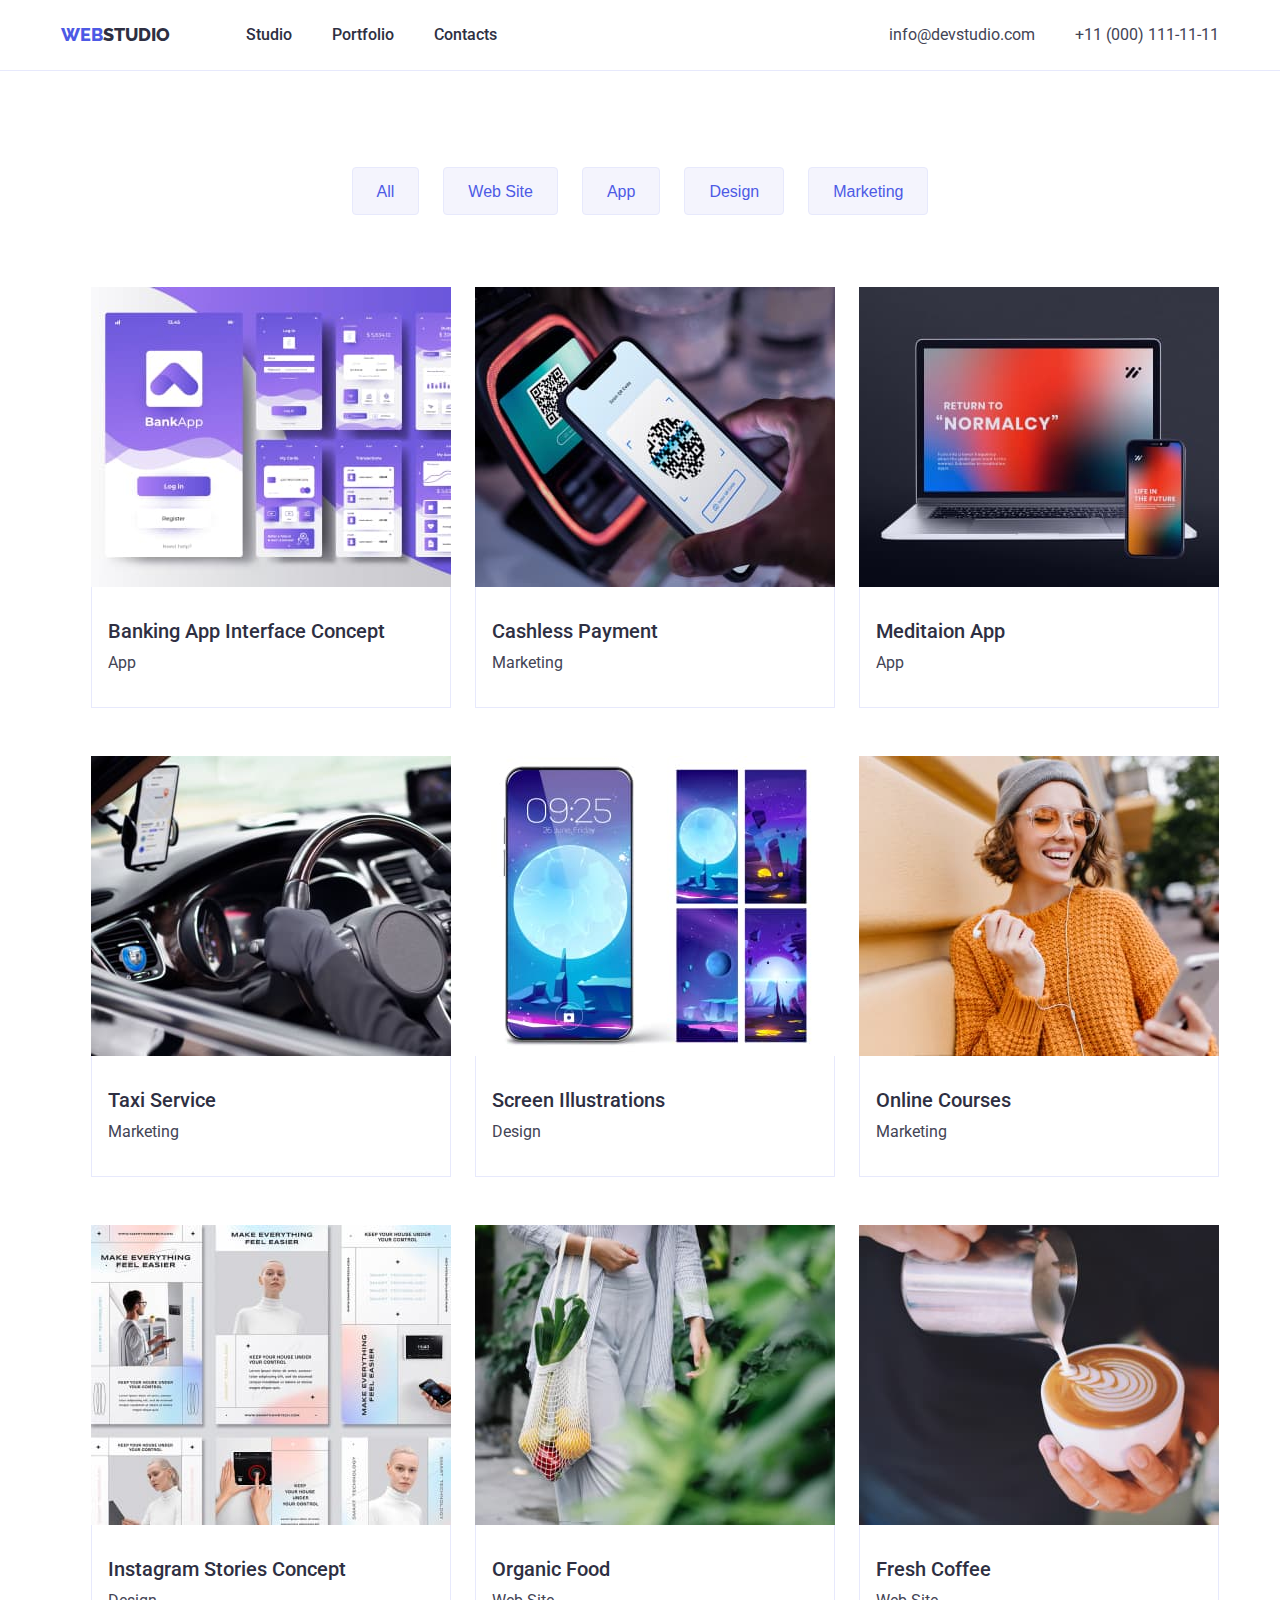
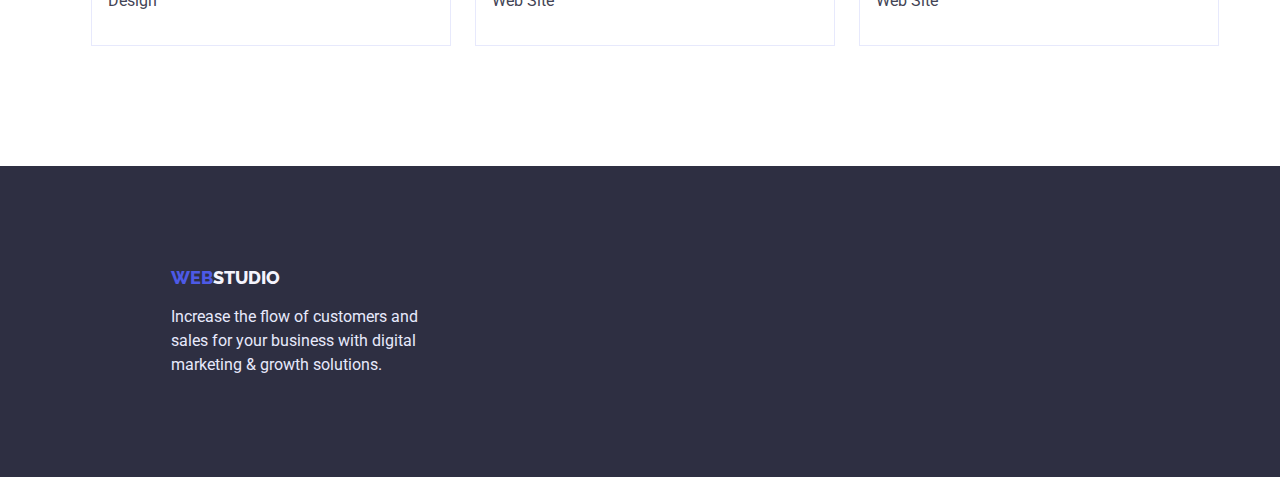
==== commit be306649: "final" ====
--- a/portfolio.html
+++ b/portfolio.html
@@ -8,7 +8,7 @@
         <link rel="preconnect" href="https://fonts.googleapis.com">
         <link rel="preconnect" href="https://fonts.gstatic.com" crossorigin>
         <link href="https://fonts.googleapis.com/css2?family=Raleway:wght@800&family=Roboto:wght@400;500;700&display=swap" rel="stylesheet">
-        <link rel="stylesheet" href="node_modules/modern-normalize/modern-normalize.css">
+        <link rel="stylesheet" href="https://cdnjs.cloudflare.com/ajax/libs/modern-normalize/1.1.0/modern-normalize.min.css" integrity="sha512-wpPYUAdjBVSE4KJnH1VR1HeZfpl1ub8YT/NKx4PuQ5NmX2tKuGu6U/JRp5y+Y8XG2tV+wKQpNHVUX03MfMFn9Q==" crossorigin="anonymous" referrerpolicy="no-referrer">
         <link rel="stylesheet" href="./css/styles.css">
     </head>
     <body>
--- a/css/styles.css
+++ b/css/styles.css
@@ -141,9 +141,9 @@
     font-weight: 400;
     font-size: 16px;
     line-height: 1.5;
+    margin-left: 156px;
+    margin-bottom: 100px;
     width: 264px;
-    padding-left: 156px;
-    padding-bottom: 100px;
 }
 
 .ourteam {
@@ -360,6 +360,8 @@
     margin-right: auto;
     margin-left: auto;
     width: 1440px;
+    padding-left: 15px;
+    padding-right: 15px;
 }
 
 .container-buttons {
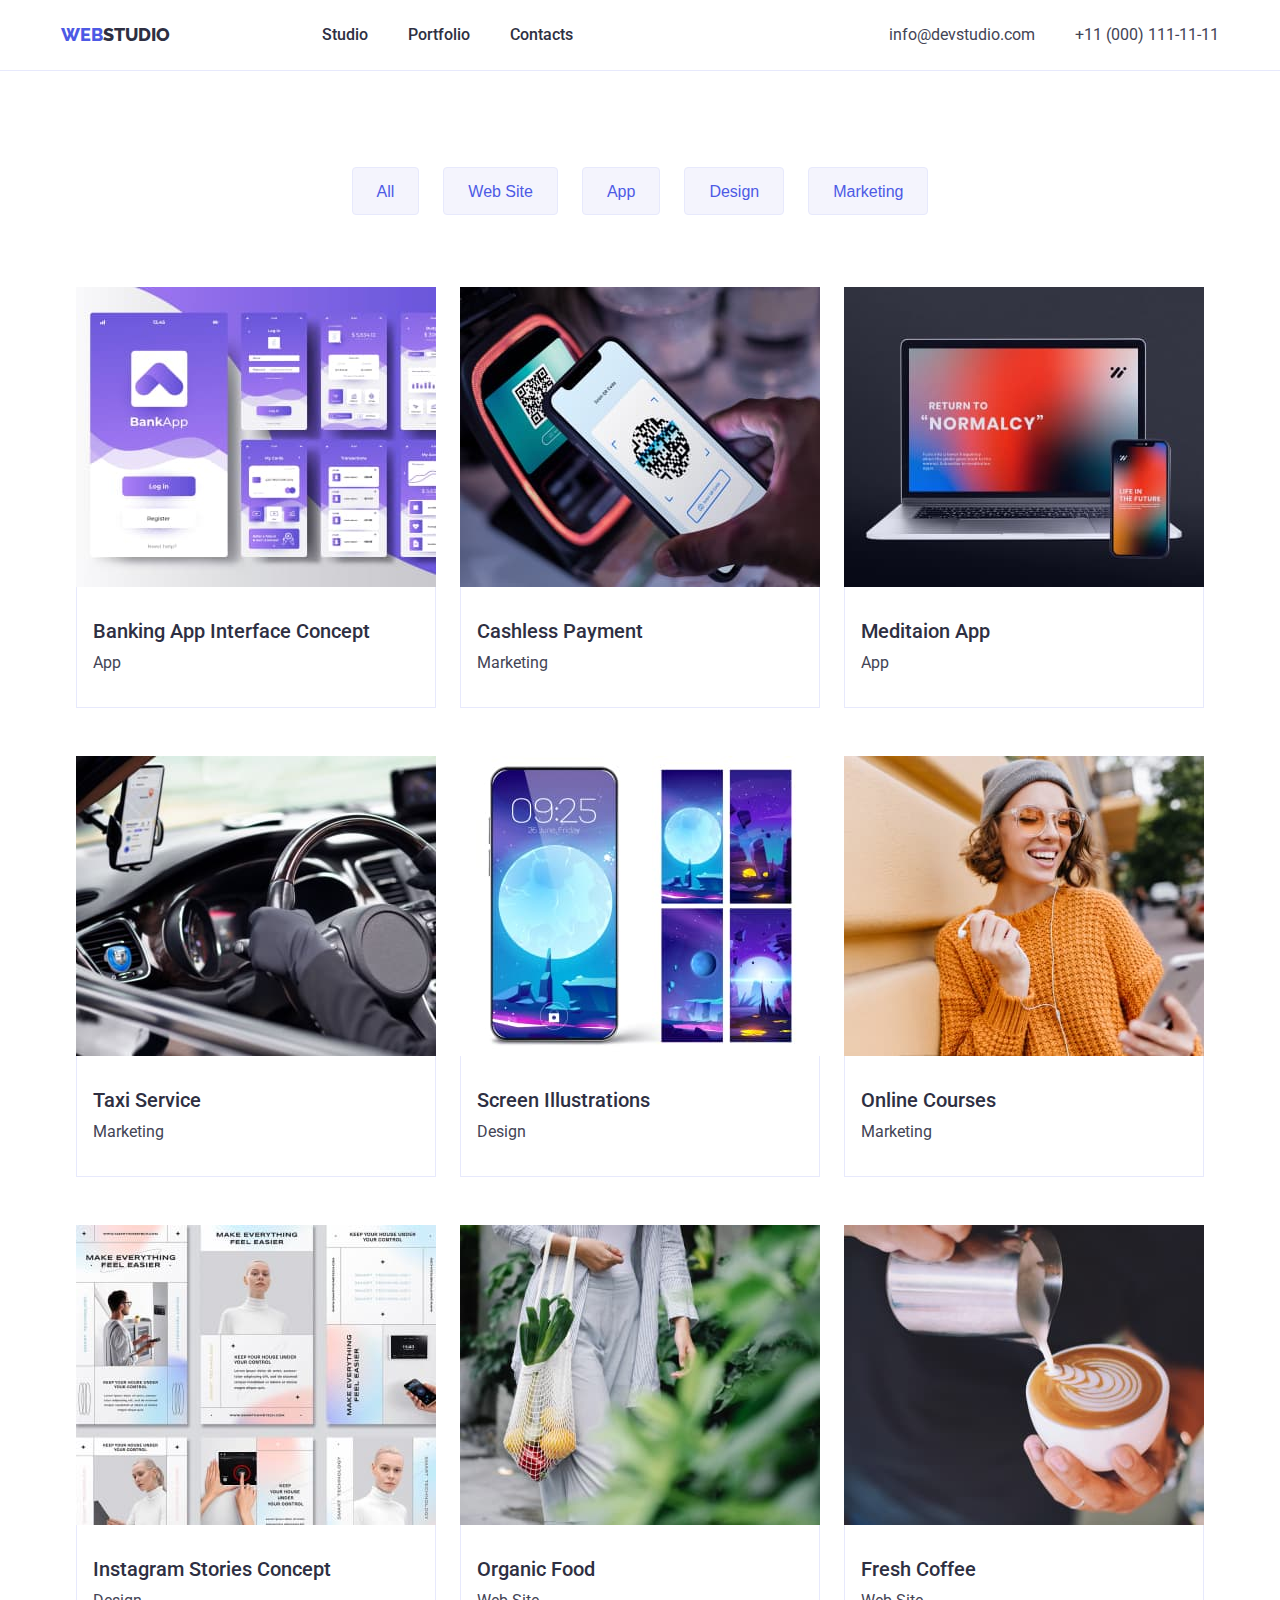
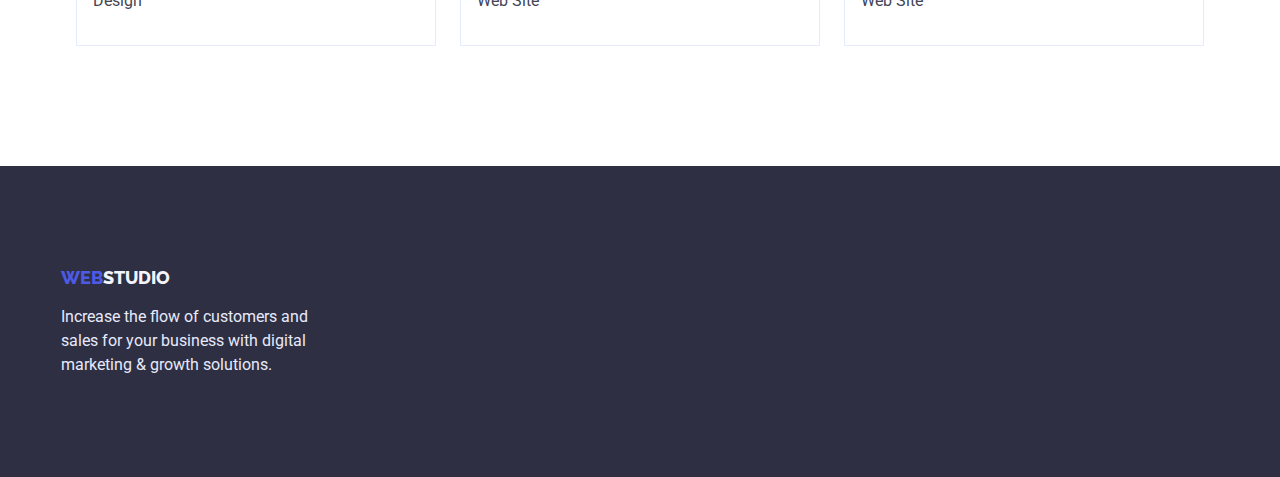
==== commit b05abbe1: "finaaaaal" ====
--- a/portfolio.html
+++ b/portfolio.html
@@ -1,5 +1,5 @@
 <!DOCTYPE html>
-<html>
+<html lang="en">
     <head>
         <meta charset="UTF-8">
         <meta http-equiv="X-UA-Compatible" content="IE=edge">
@@ -45,7 +45,7 @@
 
         <main>
 
-            <section class="section-portfolio">
+            <section>
             <div class="container-buttons">
                 <ul class="buttons-list-portfolio">
                     <li>
@@ -61,12 +61,10 @@
                         <button type="button" class="text-button-portfolio button-portfolio">Design</button>
                     </li>
                     <li>
-                        <button type="button" class="text-button-portfolio button-portfolio" style="margin-right: 0;">Marketing</button>
+                        <button type="button" class="text-button-portfolio button-portfolio li-b">Marketing</button>
                     </li>
                 </ul>
-              </div>
-                
-              <div class="photo-list-p">
+
                 <ul class="list-set">
                   <li class="list-set-item">
                     <img src="./images/projectcard1.jpg" alt="Banking" width="360" height="300">
@@ -112,21 +110,21 @@
                     </div>
                   </li>
                
-                  <li class="list-set-item" style="margin-bottom: 0px;">
+                  <li class="list-set-item">
                     <img src="./images/pc7.jpg" alt="Instagram stories example" width="360" height="300">
                     <div class="border-bottom-card">
                     <h2 class="product-title">Instagram Stories Concept</h2>
                     <p class="product-description">Design</p>
                     </div>
                   </li>
-                  <li class="list-set-item" style="margin-bottom: 0px;">
+                  <li class="list-set-item">
                     <img src="./images/pc8.jpg" alt="A bag with food" width="360" height="300">
                     <div class="border-bottom-card">
                     <h2 class="product-title">Organic Food</h2>
                     <p class="product-description">Web Site</p>
                     </div>
                   </li>
-                  <li class="list-set-item" style="margin-right: 0; margin-bottom: 0px;">
+                  <li class="list-set-item">
                     <img src="./images/pc9.jpg" alt="Cup of coffee" width="360" height="300">
                     <div class="border-bottom-card">
                     <h2 class="product-title">Fresh Coffee</h2>
@@ -134,17 +132,19 @@
                     </div>
                   </li>
                 </ul>
-              </div>
+            </div>
             </section>
 
         </main>
 
         <footer class="footer-bso">
           <div class="container-footer">
-          <a href="./index.html" class="ws-footer"><span class="logo web">Web</span><span class="logo studio white">Studio</span></a>
+            <div class="footer-one-div">
+          <a href="./index.html"><span class="logo web">Web</span><span class="logo studio white">Studio</span></a>
           <p class="footer-description">
            Increase the flow of customers and sales for your business with digital marketing & growth solutions.
           </p>
+        </div>
         </div>
         </footer>
   
--- a/css/styles.css
+++ b/css/styles.css
@@ -86,6 +86,7 @@
     width: 494px;
     margin-right: auto;
     margin-left: auto;
+    text-align: center;
 }
 
 .button-studio {
@@ -141,9 +142,7 @@
     font-weight: 400;
     font-size: 16px;
     line-height: 1.5;
-    margin-left: 156px;
-    margin-bottom: 100px;
-    width: 264px;
+    margin-top: 16px;
 }
 
 .ourteam {
@@ -173,6 +172,10 @@
     border: 1px solid #E7E9FC;
 }
 
+button-portfolio:last-child {
+    margin-right: 0;
+}
+
 .button-portfolio:hover {
     background: #404BBF;
     color: #FFFFFF;
@@ -256,6 +259,7 @@
     display: inline-flex;
     justify-content: space-between;
     align-items: center;
+    margin-left: 76px;
 }
 
 .cont-item {
@@ -296,6 +300,10 @@
 
 .og-item {
     margin-right: 24px;
+}
+
+.og-item:last-child {
+    margin-right: 0;
 }
 
 .photos {
@@ -328,6 +336,11 @@
 .containerthree {
     display: flex;
     flex-direction: column;
+    width: 1440px;
+    margin-right: auto;
+    margin-left: auto;
+    padding-left: 15px;
+    padding-right: 15px;
 }
 
 .command-title {
@@ -342,24 +355,22 @@
     margin-right: 24px;
 }
 
+.commad-item:last-child {
+    margin-right: 0;
+}
+
 .commad-description {
     display: flex;
     justify-content: center;
     padding-bottom: 32px;
 }
 
-.ws-footer {
-    padding-top: 100px;
-    padding-left: 156px;
-    margin-bottom: 16px;
-}
-
 .container-footer {
     display: flex;
     flex-direction: column;
     margin-right: auto;
     margin-left: auto;
-    width: 1440px;
+    width: 1158px;
     padding-left: 15px;
     padding-right: 15px;
 }
@@ -369,6 +380,8 @@
     padding-right: 15px;
     margin-right: auto;
     margin-left: auto;  
+    width: 1158px;
+    padding-top: 96px;
 }
 
 /* margin-top: 96px;
@@ -380,7 +393,6 @@
 .buttons-list-portfolio {
     display: flex;
     justify-content: center;
-    margin-top: 96px;
     margin-bottom: 72px;
     
 }
@@ -413,6 +425,14 @@
     background-color: #FFFFFF;
     margin-right: 24px;
     margin-bottom: 48px;
+}
+
+.list-set-item:nth-child(n + 7) {
+    margin-bottom: 0;
+}
+
+.list-set-item:nth-child(3n + 0) {
+    margin-right: 0;
 }
 
 .border-bottom-card {
@@ -431,6 +451,10 @@
     margin-right: 40px;
 }
 
+.li-nav:last-child {
+    margin-right: 0px;
+}
+
 /*  display: flex;
     width: 1158px;
     padding-left: 15px;
@@ -438,10 +462,14 @@
     margin-right: auto;
     margin-left: auto;     */
 
-.section-portfolio {
-    width: 1158px;
-    padding-left: 15px;
-    padding-right: 15px;
-    margin-right: auto;
-    margin-left: auto;
+
+
+.footer-one-div {
+    width: 264px;
+    padding-top: 100px;
+    padding-bottom: 100px;
+}
+
+.li-b {
+    margin-right: 0;
 }